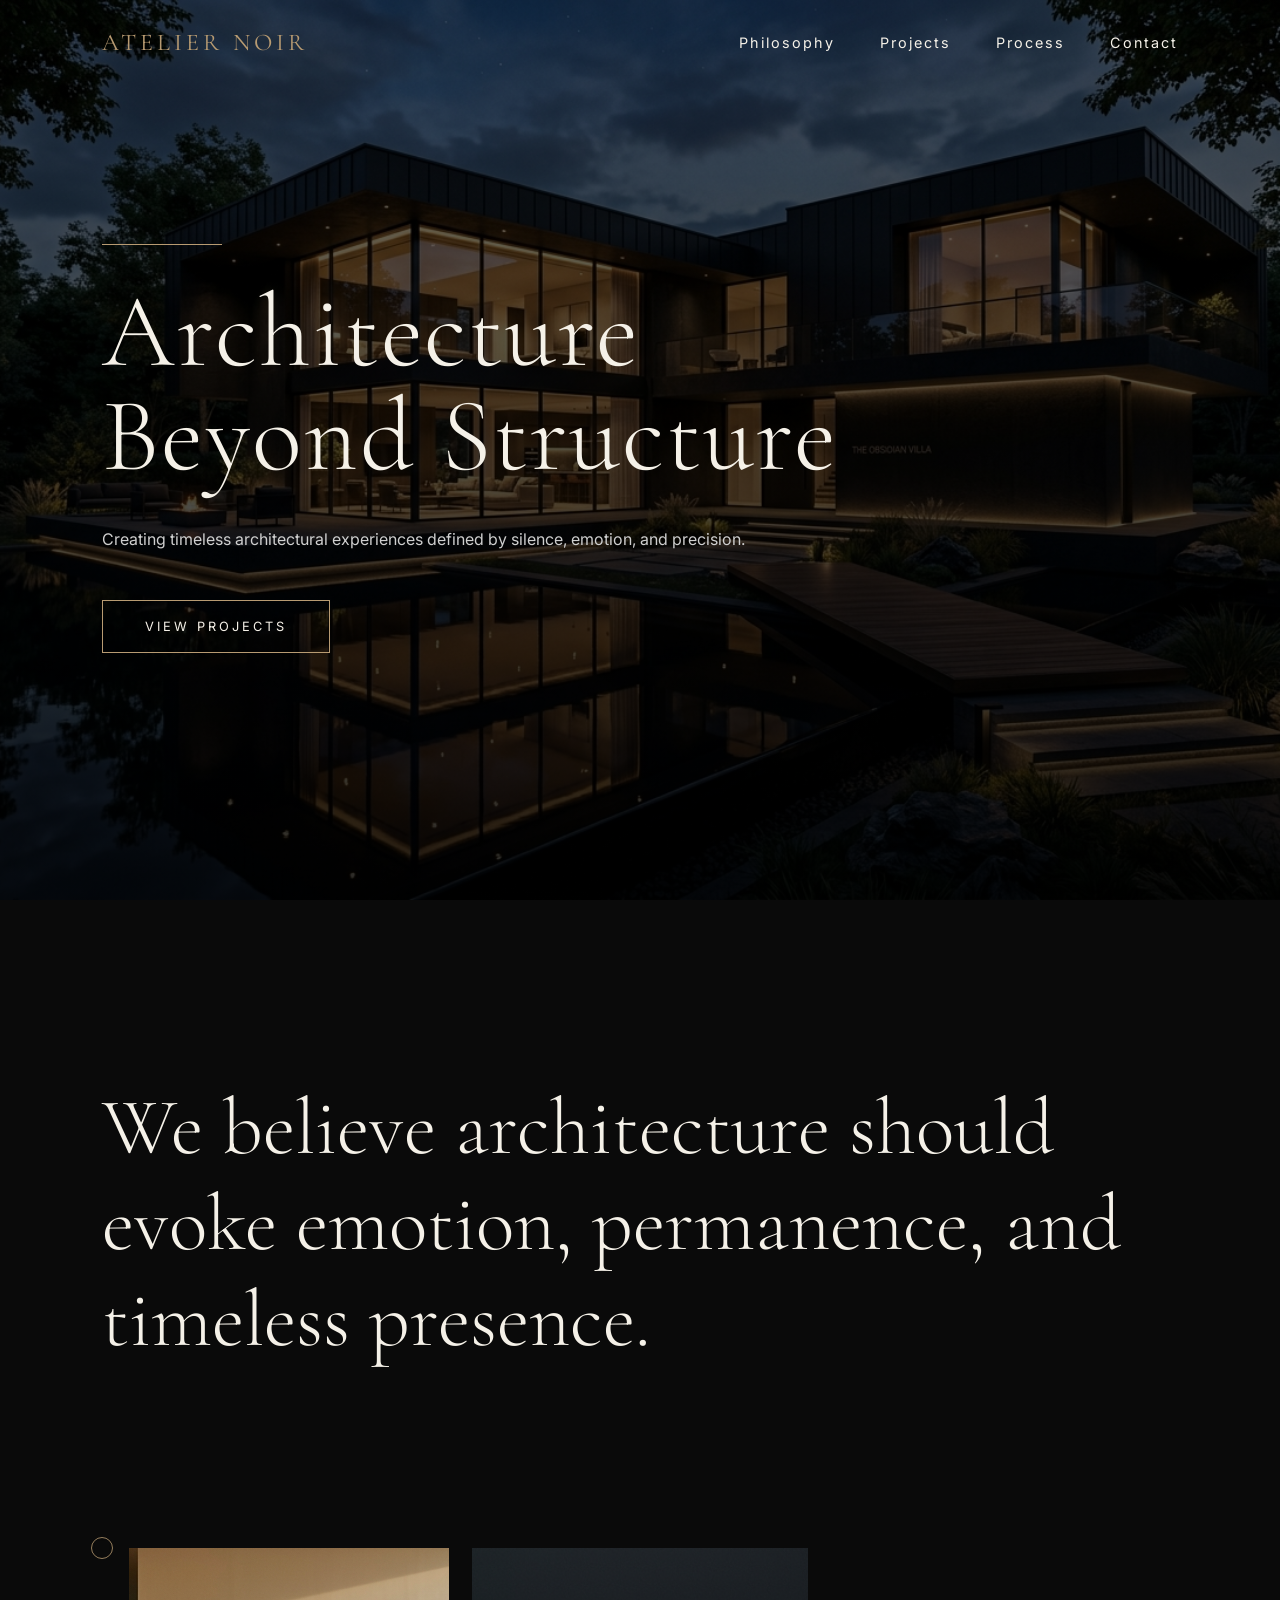
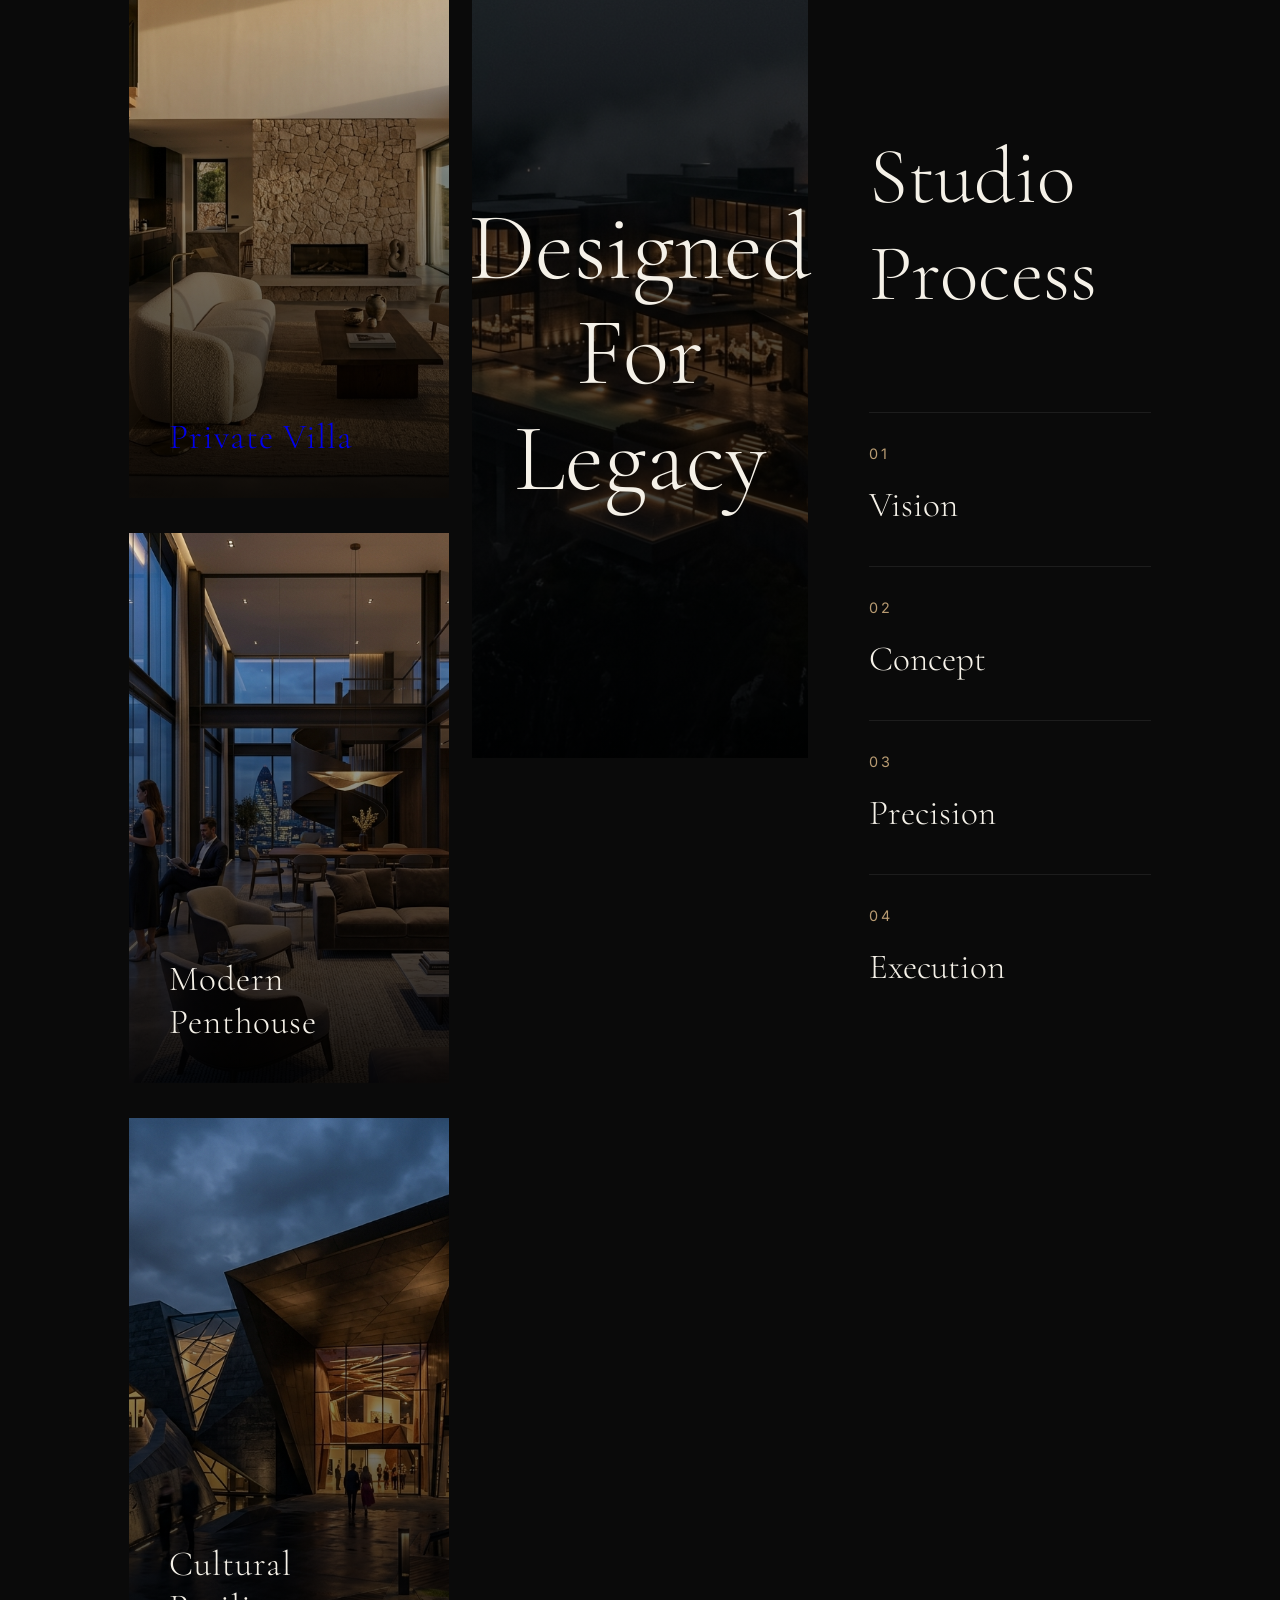
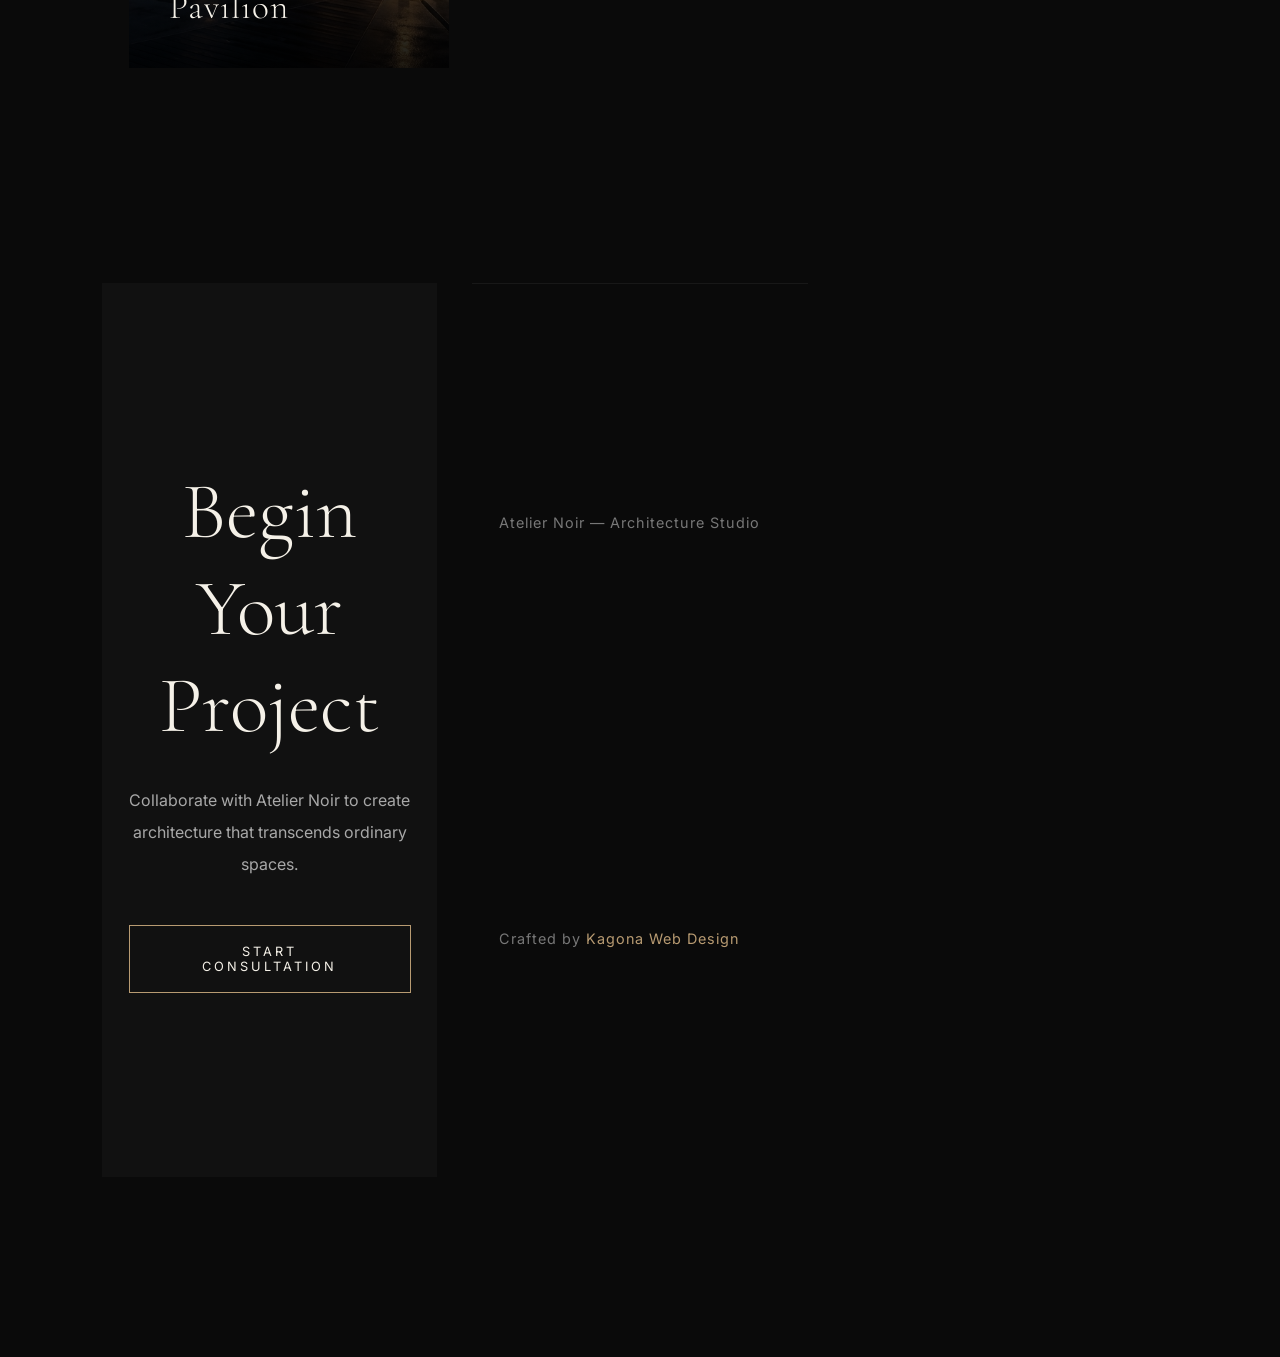
==== index.html @ 12591c8f "index.html" ====
<!DOCTYPE html>
<html lang="en">

<head>

    <meta charset="UTF-8">
    <meta name="viewport" content="width=device-width, initial-scale=1.0">

    <title>
        Atelier Noir | Architecture Studio
    </title>

    <!-- GOOGLE FONTS -->

    <link rel="preconnect" href="https://fonts.googleapis.com">

    <link rel="preconnect" href="https://fonts.gstatic.com" crossorigin>

    <link href="https://fonts.googleapis.com/css2?family=Cormorant+Garamond:wght@300;400;500;600&family=Inter:wght@300;400;500&display=swap" rel="stylesheet">

    <!-- CSS -->

    <link rel="stylesheet" href="style.css">

</head>

<body>

    <!-- NAVBAR -->

    <nav>

        <div class="logo">
            ATELIER NOIR
        </div>

        <div class="nav-links">

            <a href="#philosophy">Philosophy</a>
            <a href="#projects">Projects</a>
            <a href="#process">Process</a>
            <a href="#contact">Contact</a>

        </div>

<div class="menu-toggle" id="menuToggle">

    <span></span>
    <span></span>

</div>
        
    </nav>

<div class="mobile-menu" id="mobileMenu">

    <a href="#philosophy" class="mobile-link">
        Philosophy
    </a>

    <a href="#projects" class="mobile-link">
        Projects
    </a>

    <a href="#process" class="mobile-link">
        Process
    </a>

    <a href="#contact" class="mobile-link">
        Contact
    </a>

</div>
    
    <!-- HERO -->

    <section class="hero">

        <div class="overlay"></div>

        <div class="hero-content">

            <div class="hero-line"></div>

            <h1>
                Architecture <br>
                Beyond Structure
            </h1>

            <p>
                Creating timeless architectural experiences
                defined by silence, emotion, and precision.
            </p>

            <a href="#projects" class="hero-btn">
                VIEW PROJECTS
            </a>

        </div>

    </section>

    <!-- PHILOSOPHY -->

    <section class="philosophy" id="philosophy">

        <div class="philosophy-content">

            <h2>
                We believe architecture should evoke emotion,
                permanence, and timeless presence.
            </h2>

        </div>

    </section>

    <!-- PROJECTS -->

    <section class="projects" id="projects">
<section class="projects" id="projects">

    <a href="project.html" class="project-card">

        <img src="images/project1.jpg">

        <div class="project-info">

            <h3>
                Private Villa
            </h3>

        </div>

    </a>

        <div class="project-card">

            <img src="images/project2.jpg">

            <div class="project-info">

                <h3>
                    Modern Penthouse
                </h3>

            </div>

        </div>

        <div class="project-card">

            <img src="images/project3.jpg">

            <div class="project-info">

                <h3>
                    Cultural Pavilion
                </h3>

            </div>

        </div>

    </section>

    <!-- PARALLAX -->

    <section class="parallax">

        <div class="overlay"></div>

        <div class="parallax-content">

            <h2>
                Designed For Legacy
            </h2>

        </div>

    </section>

    <!-- PROCESS -->

    <section class="process" id="process">

        <div class="process-header">

            <h2>
                Studio Process
            </h2>

        </div>

        <div class="process-grid">

            <div class="process-item">
                <span>01</span>
                <h3>Vision</h3>
            </div>

            <div class="process-item">
                <span>02</span>
                <h3>Concept</h3>
            </div>

            <div class="process-item">
                <span>03</span>
                <h3>Precision</h3>
            </div>

            <div class="process-item">
                <span>04</span>
                <h3>Execution</h3>
            </div>

        </div>

    </section>

    <!-- CONTACT -->

    <section class="contact" id="contact">

        <h2>
            Begin Your Project
        </h2>

        <p>
            Collaborate with Atelier Noir to create architecture
            that transcends ordinary spaces.
        </p>

        <a href="#" class="hero-btn">
            START CONSULTATION
        </a>

    </section>

    <!-- FOOTER -->

    <footer>

        <p>
            Atelier Noir — Architecture Studio
        </p>

        <p>
            Crafted by
            <a href="https://kagonameshack-cmyk.github.io/Kagona-web-design-/index.html#portfolio">
                Kagona Web Design
            </a>
        </p>

    </footer>

    <div class="cursor"></div>
    
    <!-- JS -->

    <script src="script.js"></script>

</body>

      </html>
---- style.css ----
/* RESET */

*{
    margin:0;
    padding:0;
    box-sizing:border-box;
}

html{
    scroll-behavior:smooth;
}

body{
    background:#0A0A0A;
    color:#F5F1E8;
    font-family:'Inter',sans-serif;
    overflow-x:hidden;
}

/* NAVBAR */

nav{
    position:fixed;
    top:0;
    left:0;

    width:100%;

    padding:28px 8%;

    display:flex;
    justify-content:space-between;
    align-items:center;

    z-index:1000;

    transition:0.4s ease;
}

nav.scrolled{
    background:rgba(0,0,0,0.75);
    backdrop-filter:blur(20px);
}

.logo{
    font-family:'Cormorant Garamond',serif;
    font-size:1.5rem;
    letter-spacing:4px;
    color:#B89B72;
}

.nav-links{
    display:flex;
    gap:45px;
}

.nav-links a{
    color:#F5F1E8;
    text-decoration:none;

    font-size:0.9rem;
    letter-spacing:2px;

    transition:0.4s ease;
}

.nav-links a:hover{
    color:#B89B72;
}

/* MENU TOGGLE */

.menu-toggle{
    display:none;

    position:relative;

    width:32px;
    height:20px;

    cursor:pointer;

    z-index:1200;
}

.menu-toggle span{
    position:absolute;

    width:100%;
    height:2px;

    background:#F5F1E8;

    transition:0.4s ease;
}

.menu-toggle span:nth-child(1){
    top:0;
}

.menu-toggle span:nth-child(2){
    bottom:0;
}

.menu-toggle.active span:nth-child(1){
    top:9px;

    transform:rotate(45deg);
}

.menu-toggle.active span:nth-child(2){
    bottom:9px;

    transform:rotate(-45deg);
}

/* MOBILE MENU */

.mobile-menu{
    position:fixed;

    top:0;
    left:0;

    width:100%;
    height:100vh;

    background:rgba(5,5,5,0.96);

    backdrop-filter:blur(20px);

    display:flex;
    flex-direction:column;

    align-items:center;
    justify-content:center;

    gap:40px;

    transform:translateY(-100%);

    opacity:0;
    visibility:hidden;

    transition:0.7s ease;

    z-index:1100;
}

.mobile-menu.active{
    transform:translateY(0);

    opacity:1;
    visibility:visible;
}

.mobile-menu a{
    color:#F5F1E8;

    text-decoration:none;

    font-family:'Cormorant Garamond',serif;

    font-size:2.5rem;
    font-weight:300;

    letter-spacing:2px;

    opacity:0;

    transform:translateY(30px);

    transition:0.5s ease;
}

.mobile-menu.active a{
    opacity:1;

    transform:translateY(0);
}

.mobile-menu a:hover{
    color:#B89B72;
}

/* HERO */

.hero{
    position:relative;

    height:100vh;

    background:url('images/hero.jpg');
    background-size:cover;
    background-position:center;

    display:flex;
    align-items:center;

    padding:0 8%;
}

.overlay{
    position:absolute;
    inset:0;

    background:
    linear-gradient(
        to bottom,
        rgba(0,0,0,0.55),
        rgba(0,0,0,0.82)
    );
}

.hero-content{
    position:relative;
    z-index:2;

    max-width:900px;
}

.hero-line{
    width:120px;
    height:1px;

    background:#B89B72;

    margin-bottom:35px;
}

.hero h1{
    font-family:'Cormorant Garamond',serif;

    font-size:6.5rem;
    font-weight:300;
    line-height:1;

    letter-spacing:2px;

    margin-bottom:35px;
}

.hero p{
    color:#CFCFCF;

    max-width:650px;

    line-height:2;

    font-size:1rem;
}

.hero-btn{
    position:relative;

    display:inline-block;

    margin-top:45px;

    padding:18px 42px;

    border:1px solid #B89B72;

    color:#F5F1E8;
    text-decoration:none;

    letter-spacing:3px;
    font-size:0.8rem;

    overflow:hidden;

    transition:
    color 0.5s ease,
    transform 0.5s ease,
    border 0.5s ease;
}

/* BUTTON GLOW LAYER */

.hero-btn::before{
    content:"";

    position:absolute;

    top:0;
    left:-100%;

    width:100%;
    height:100%;

    background:
    rgba(184,155,114,0.12);

    transition:0.6s ease;

    z-index:-1;
}

.hero-btn:hover::before{
    left:0;
}

.hero-btn:hover{
    transform:translateY(-3px);

    border-color:#D7B98C;
}

/* PHILOSOPHY */

.philosophy{
    padding:180px 8%;
}

.philosophy-content{
    max-width:1100px;
}

.philosophy h2{
    font-family:'Cormorant Garamond',serif;

    font-size:5rem;
    font-weight:300;

    line-height:1.2;

    color:#F5F1E8;
}

/* PROJECTS */

.projects{
    padding:0 8% 180px;

    display:grid;
    grid-template-columns:repeat(auto-fit,minmax(320px,1fr));

    gap:35px;
}

.project-card{
    position:relative;

    height:550px;

    overflow:hidden;

    background:#111;
    cursor:pointer;
}

.project-card img{
    width:100%;
    height:100%;

    object-fit:cover;

    transition:1.2s ease;
}

.project-card:hover img{
    transform:scale(1.08);
}

.project-info{
    position:absolute;
    inset:0;

    background:
    linear-gradient(
        to top,
        rgba(0,0,0,0.88),
        rgba(0,0,0,0.05)
    );

    display:flex;
    align-items:flex-end;

    padding:40px;
}

.project-info h3{
    font-family:'Cormorant Garamond',serif;

    font-size:2.2rem;
    font-weight:300;

    letter-spacing:1px;
}

/* PARALLAX */

.parallax{
    position:relative;

    height:90vh;

    background:url('images/parallax.jpg');
    background-size:cover;
    background-position:center;
    background-attachment:fixed;

    display:flex;
    align-items:center;
    justify-content:center;

    text-align:center;
}

.parallax-content{
    position:relative;
    z-index:2;
}

.parallax-content h2{
    font-family:'Cormorant Garamond',serif;

    font-size:6rem;
    font-weight:300;

    line-height:1.1;
}

/* PROCESS */

.process{
    padding:180px 8%;
}

.process-header{
    margin-bottom:90px;
}

.process-header h2{
    font-family:'Cormorant Garamond',serif;

    font-size:5rem;
    font-weight:300;
}

.process-grid{
    display:grid;
    grid-template-columns:repeat(auto-fit,minmax(220px,1fr));

    gap:40px;
}

.process-item{
    border-top:1px solid rgba(255,255,255,0.08);

    padding-top:30px;
}

.process-item span{
    color:#B89B72;

    font-size:0.9rem;
    letter-spacing:3px;
}

.process-item h3{
    font-family:'Cormorant Garamond',serif;

    font-size:2.2rem;
    font-weight:300;

    margin-top:20px;
}

/* CONTACT */

.contact{
    padding:180px 8%;

    background:#111111;

    text-align:center;
}

.contact h2{
    font-family:'Cormorant Garamond',serif;

    font-size:5rem;
    font-weight:300;

    margin-bottom:30px;
}

.contact p{
    max-width:700px;

    margin:auto;

    line-height:2;

    color:#A8A8A8;
}

/* FOOTER */

footer{
    padding:40px 8%;

    display:flex;
    justify-content:space-between;
    align-items:center;

    flex-wrap:wrap;

    gap:20px;

    border-top:1px solid rgba(255,255,255,0.06);
}

footer p{
    color:#777;

    font-size:0.9rem;

    letter-spacing:1px;
}

footer a{
    color:#B89B72;
    text-decoration:none;
}

/* RESPONSIVE */

@media(max-width:900px){

    .hero h1{
        font-size:4.5rem;
    }

    .philosophy h2{
        font-size:3.8rem;
    }

    .parallax-content h2{
        font-size:4rem;
    }

    .process-header h2{
        font-size:3.8rem;
    }

    .contact h2{
        font-size:3.8rem;
    }

    .parallax{
        background-attachment:scroll;
    }

    .menu-toggle{
    display:flex;
    }

    .nav-links{
    display:none;
    }
}

@media(max-width:600px){

    nav{
        padding:24px 6%;
    }

    .hero{
        padding:0 6%;
    }

    .hero h1{
        font-size:3.2rem;
        line-height:1.1;
    }

    .hero p{
        font-size:0.95rem;
        line-height:1.8;
    }

    .hero-btn{
        padding:16px 32px;
    }

    .philosophy{
        padding:140px 7%;
    }

    .philosophy h2{
        font-size:3rem;
    }

    .projects{
        padding:0 7% 140px;
    }

    .project-card{
        height:420px;
    }

    .parallax{
        height:70vh;
    }

    .parallax-content h2{
        font-size:2.8rem;
    }

    .process{
        padding:140px 7%;
    }

    .process-header h2{
        font-size:3rem;
    }

    .contact{
        padding:140px 7%;
    }

    .contact h2{
        font-size:3rem;
    }

      }

/* SCROLL REVEALS */

.philosophy,
.project-card,
.parallax,
.process-item,
.contact{
    opacity:0;

    transform:translateY(80px);

    transition:
    opacity 1.2s ease,
    transform 1.2s ease;
}

.philosophy.active,
.project-card.active,
.parallax.active,
.process-item.active,
.contact.active{
    opacity:1;

    transform:translateY(0);
}

/* CUSTOM CURSOR */

.cursor{
    position:fixed;

    width:22px;
    height:22px;

    border:
    1px solid rgba(184,155,114,0.8);

    border-radius:50%;

    pointer-events:none;

    transform:
    translate(-50%,-50%);

    z-index:9999;

    transition:
    width 0.3s ease,
    height 0.3s ease,
    border 0.3s ease,
    background 0.3s ease;

    backdrop-filter:blur(2px);
}

/* CURSOR HOVER EFFECT */

.cursor.active{
    width:60px;
    height:60px;

    background:
    rgba(184,155,114,0.08);

    border:
    1px solid rgba(184,155,114,0.25);
}

@media(max-width:900px){

    .cursor{
        display:none;
    }

}
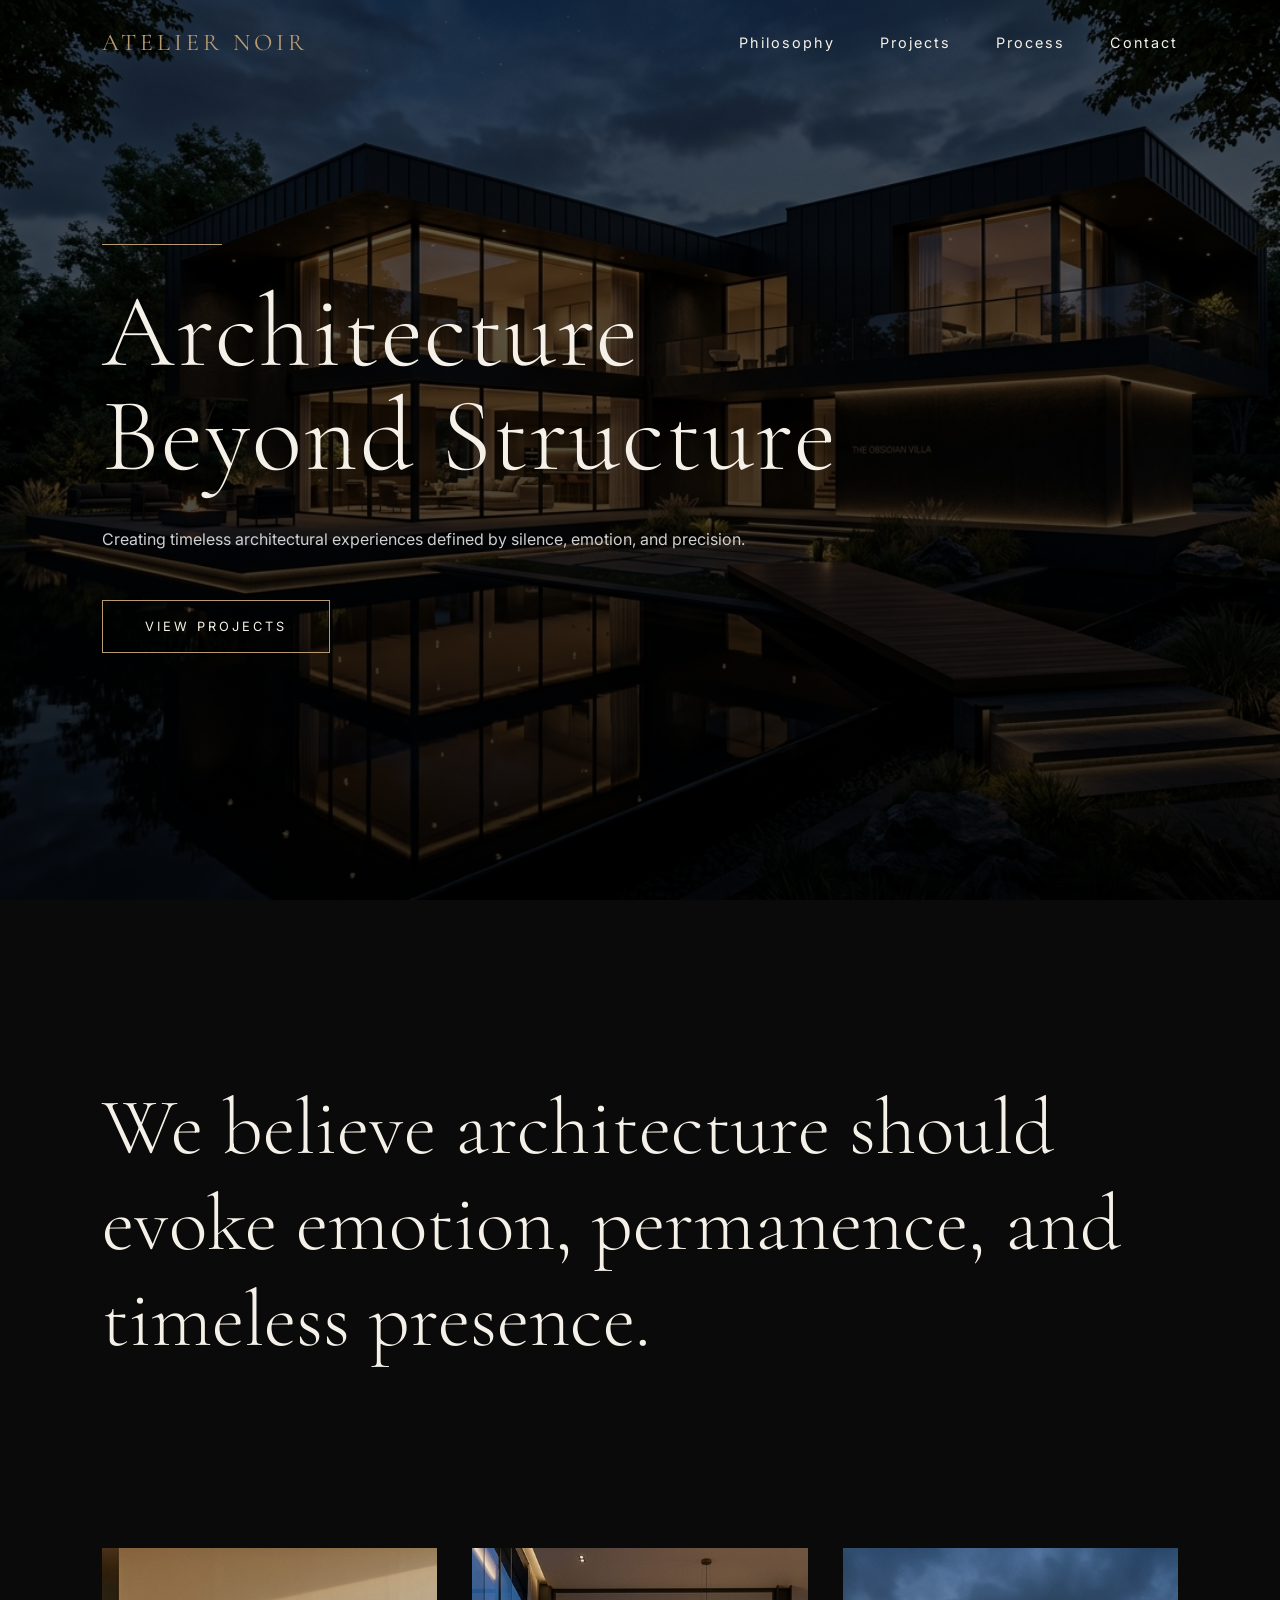
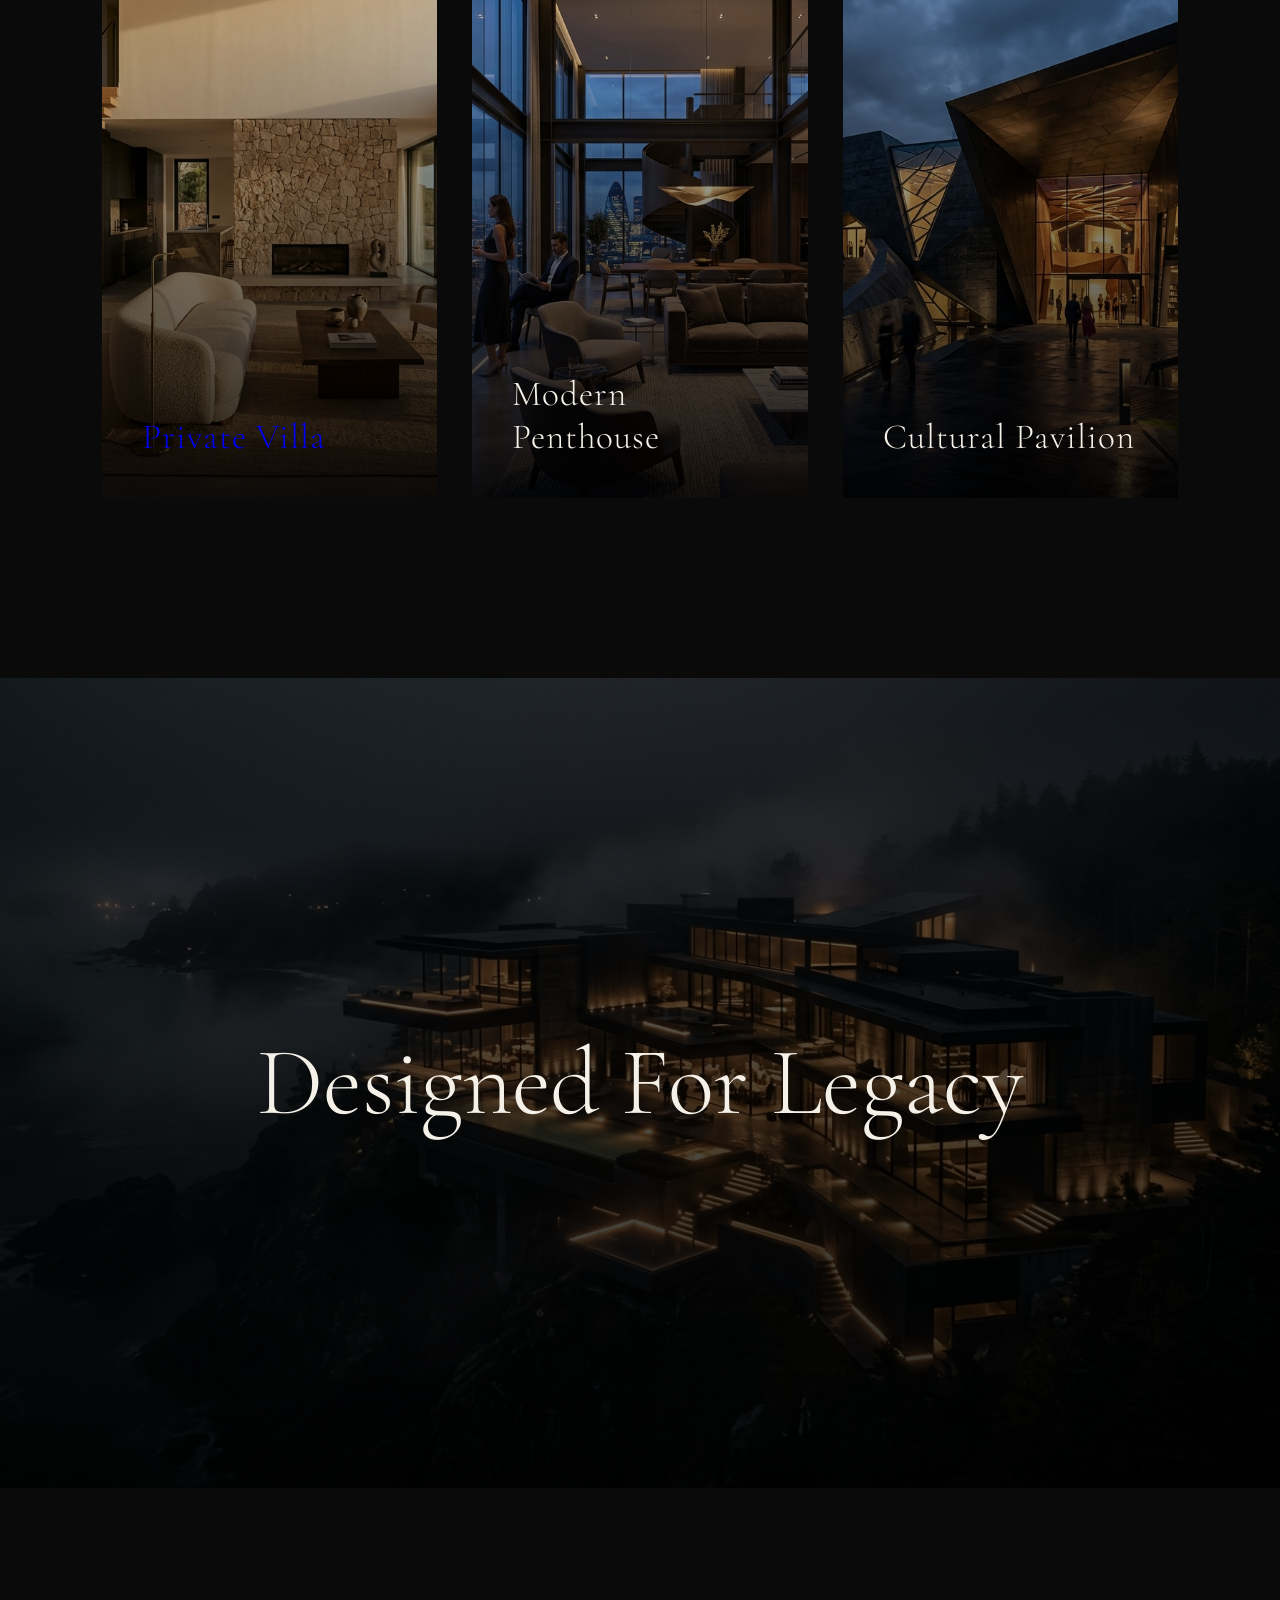
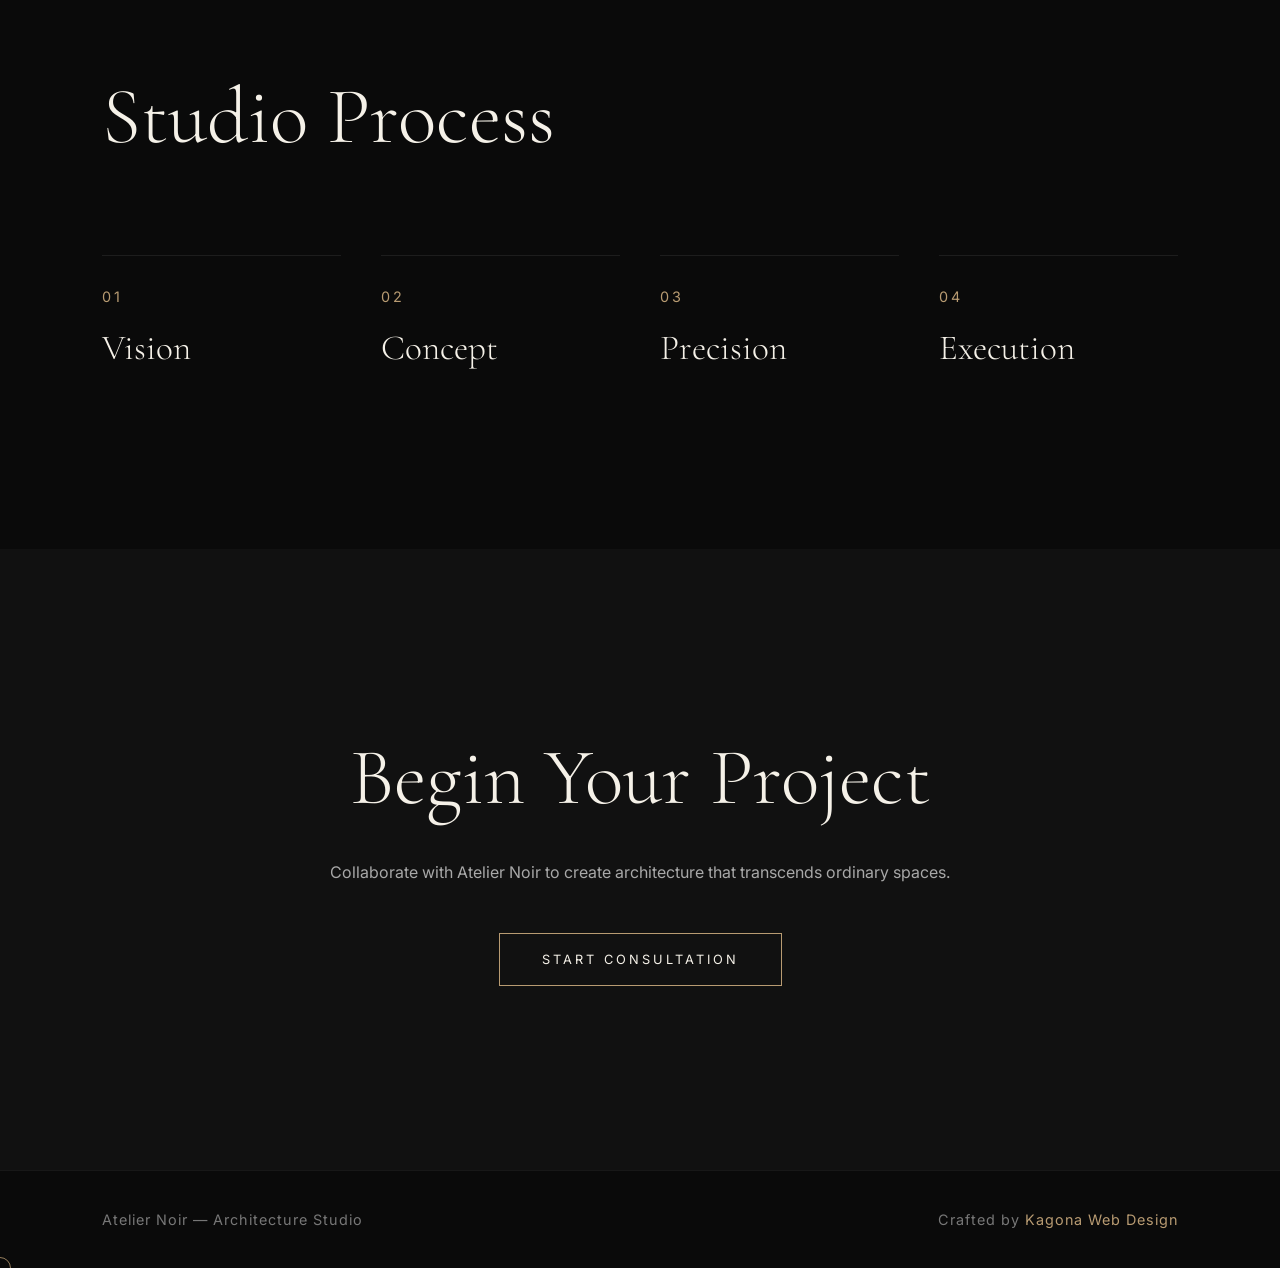
==== commit 5319d4c7: "index.html" ====
--- a/index.html
+++ b/index.html
@@ -117,7 +117,6 @@
 
     <!-- PROJECTS -->
 
-    <section class="projects" id="projects">
 <section class="projects" id="projects">
 
     <a href="project.html" class="project-card">
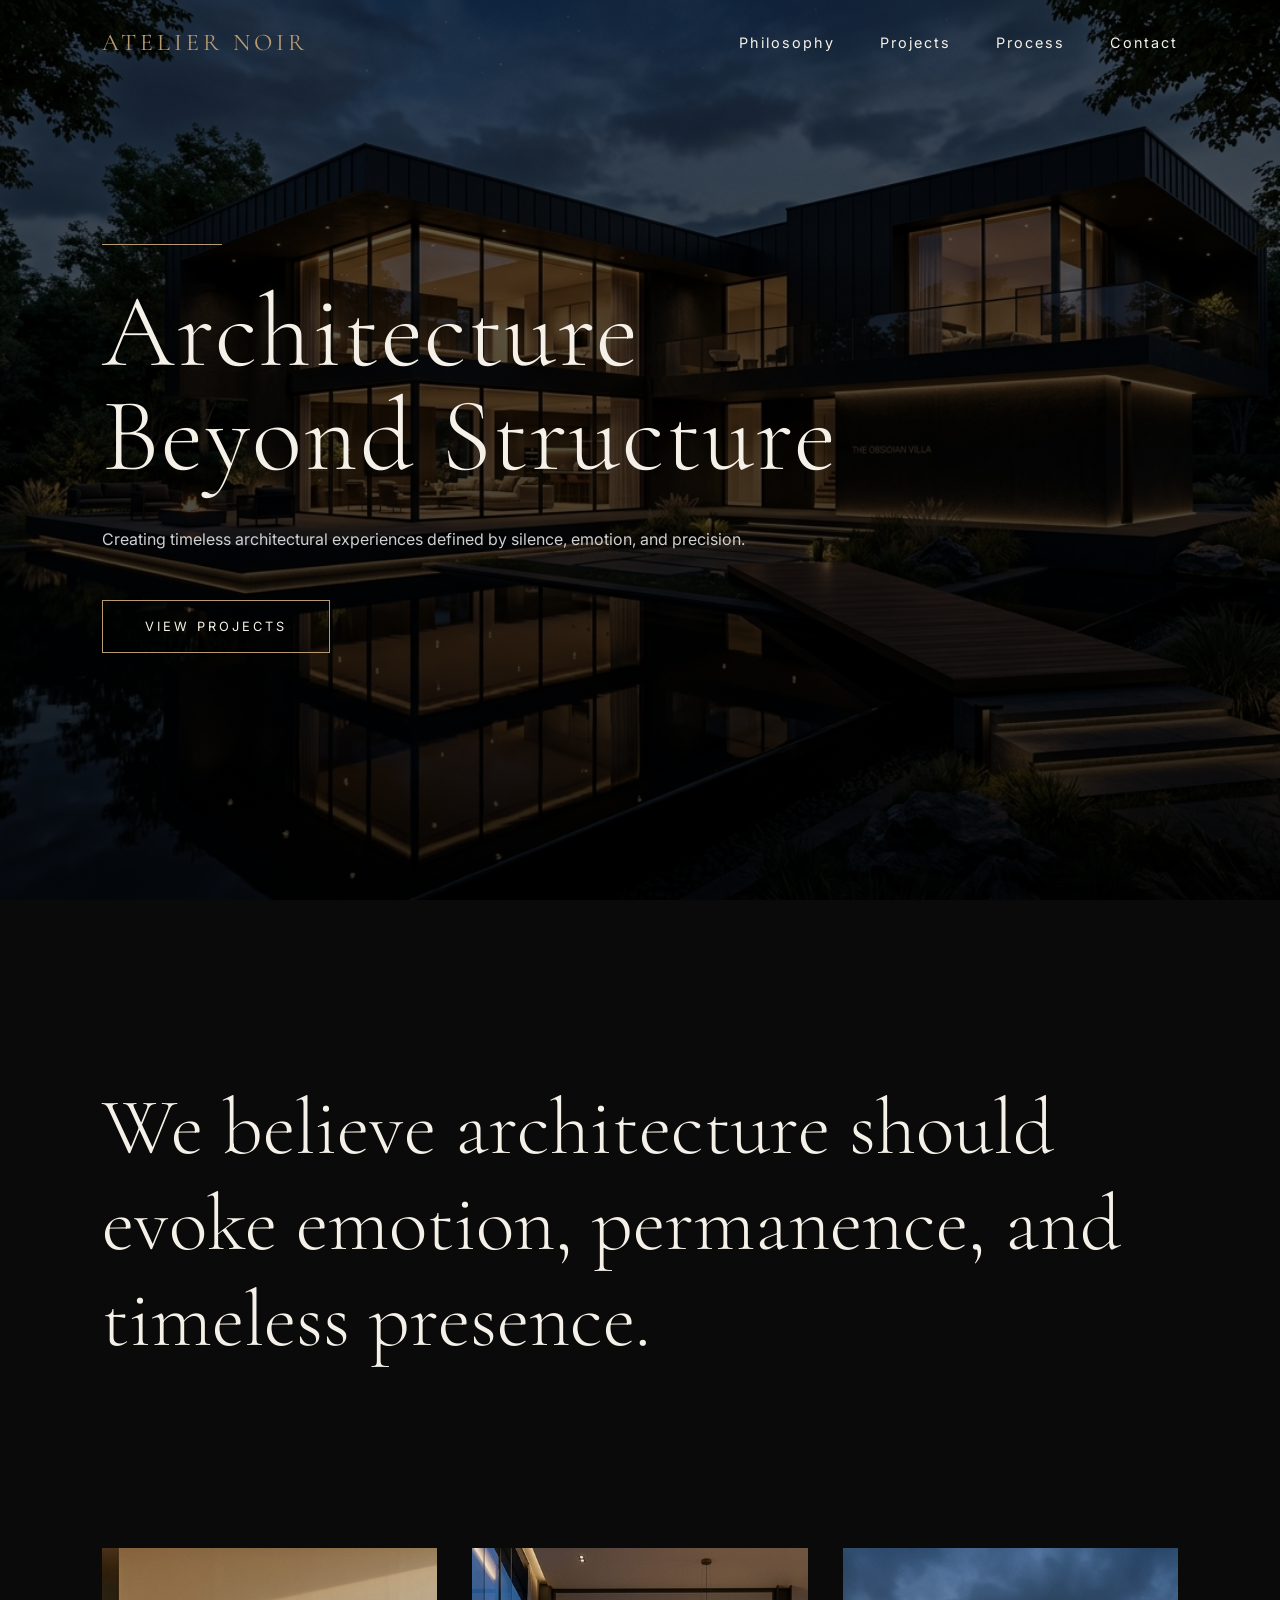
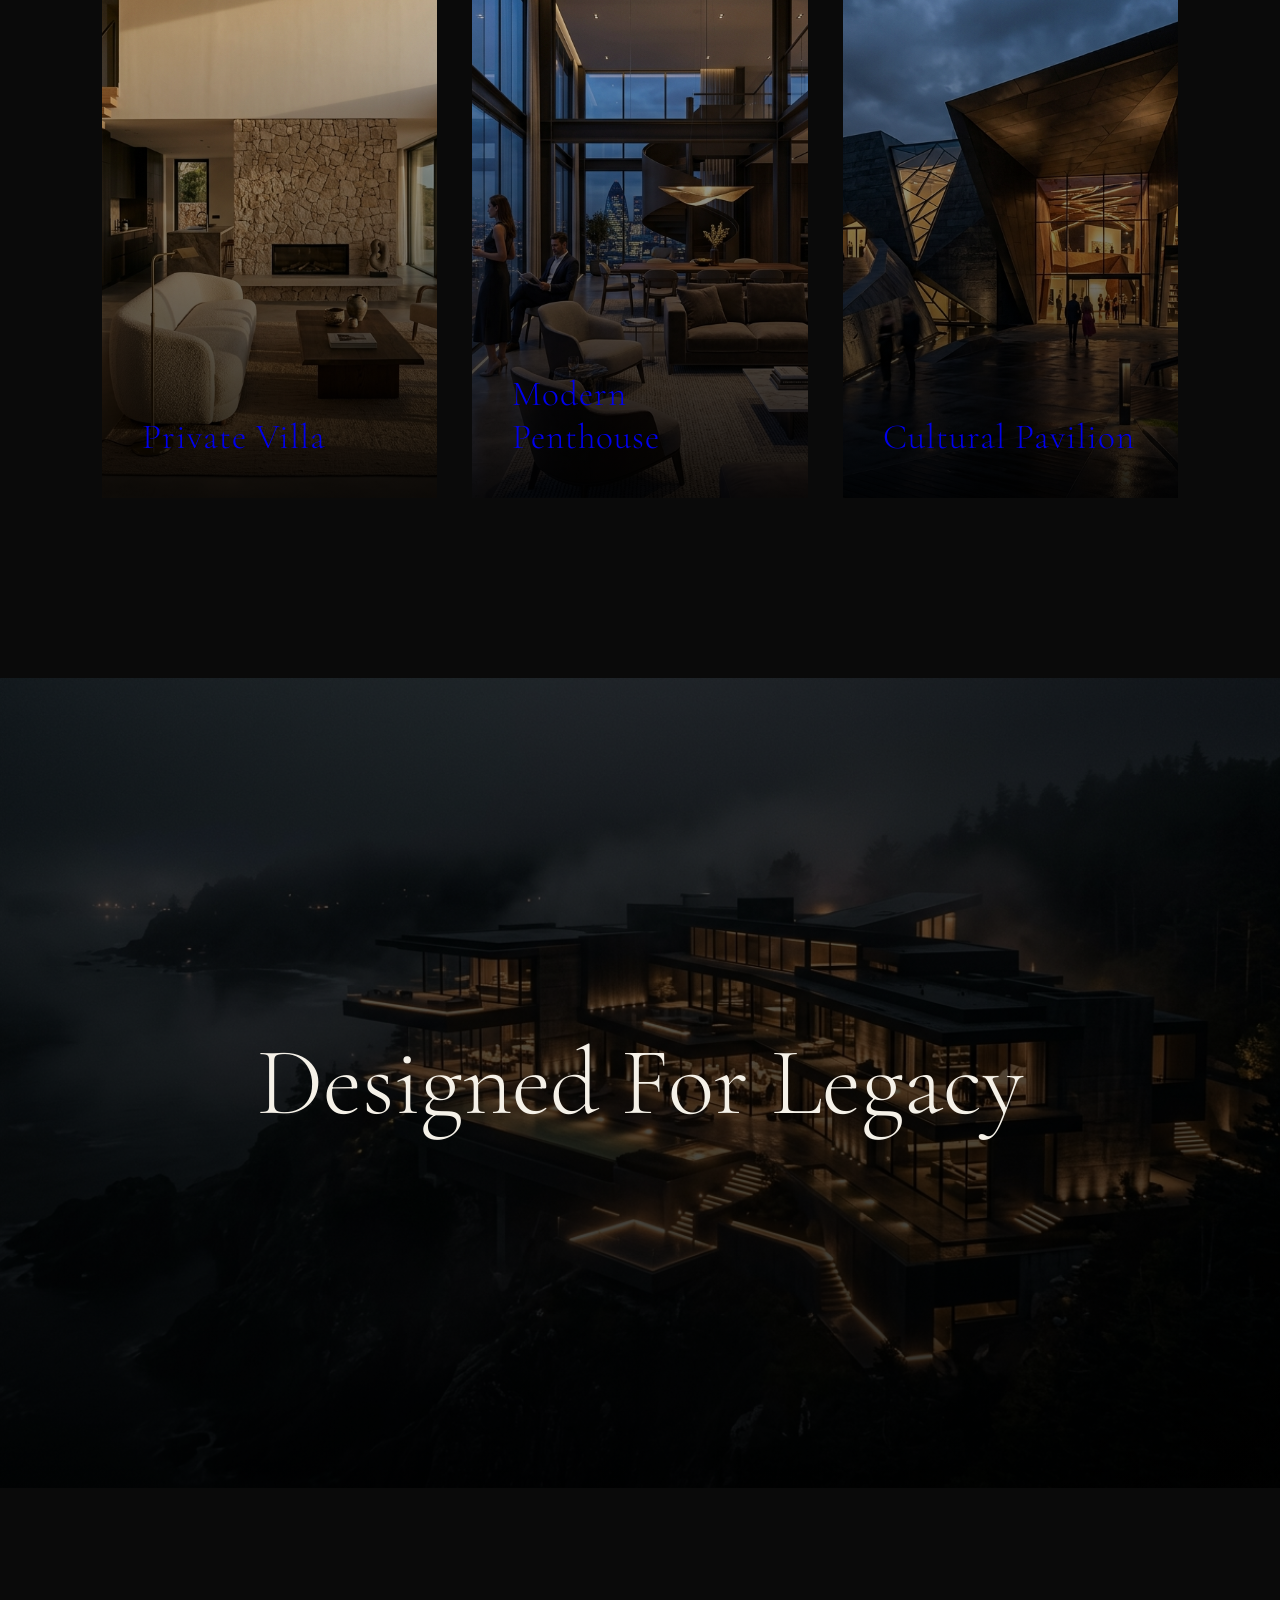
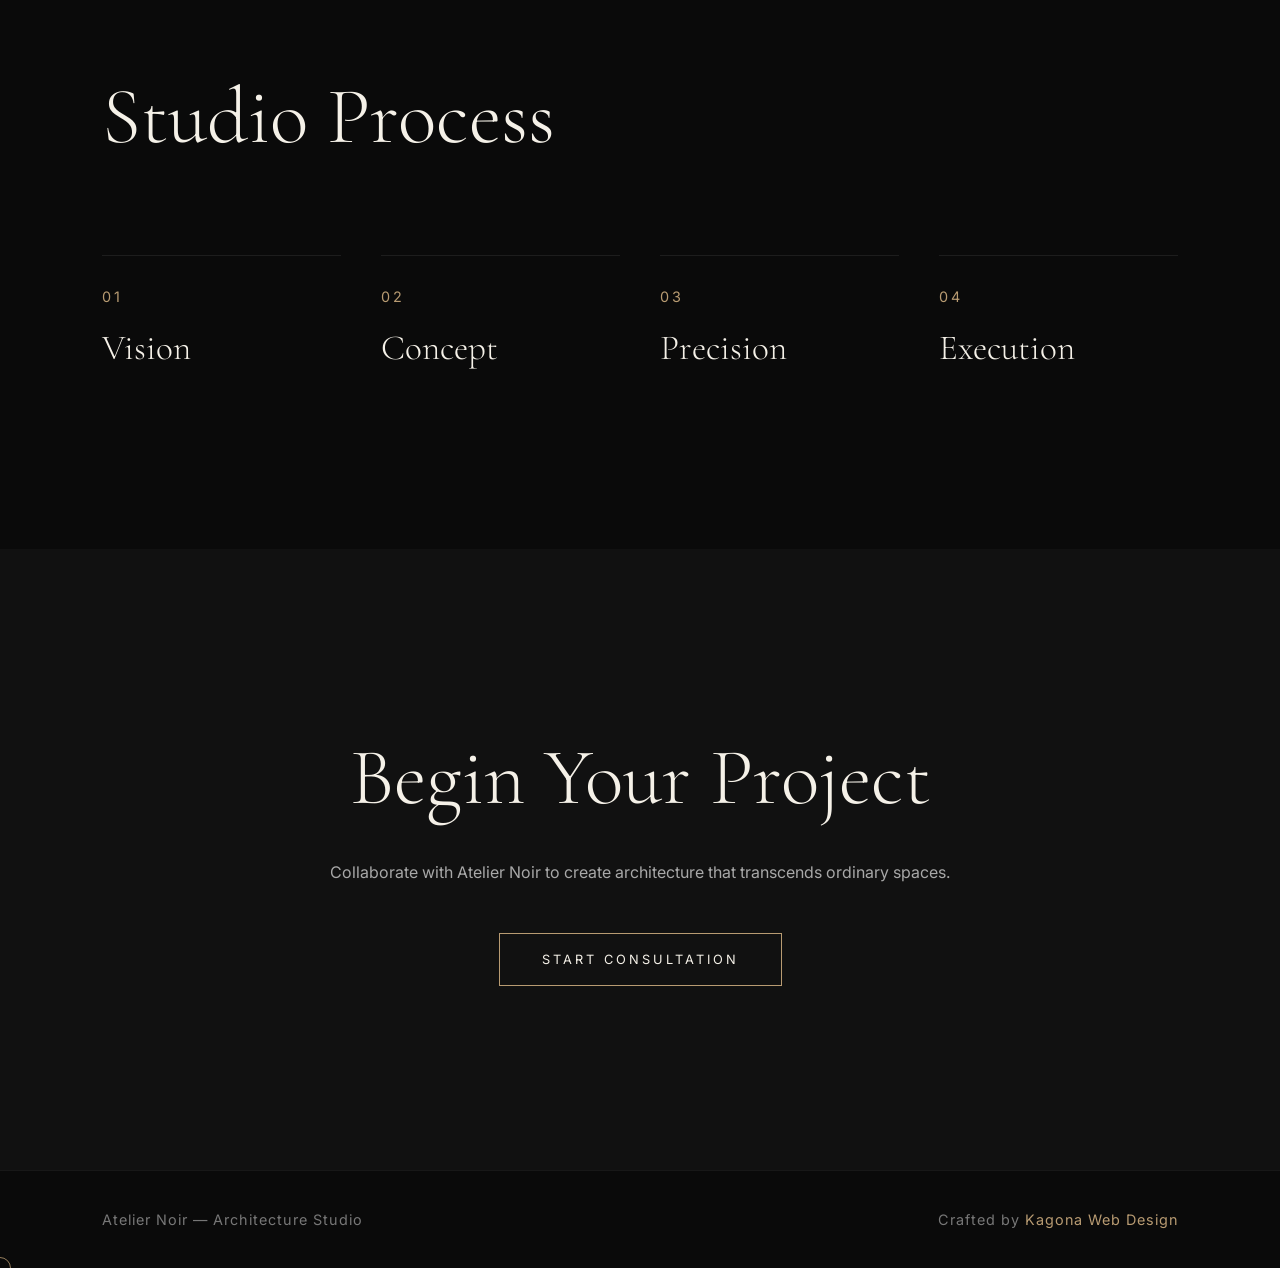
==== commit b5108d40: "index.html" ====
--- a/index.html
+++ b/index.html
@@ -133,33 +133,33 @@
 
     </a>
 
-        <div class="project-card">
-
-            <img src="images/project2.jpg">
-
-            <div class="project-info">
-
-                <h3>
-                    Modern Penthouse
-                </h3>
-
-            </div>
-
-        </div>
-
-        <div class="project-card">
-
-            <img src="images/project3.jpg">
-
-            <div class="project-info">
-
-                <h3>
-                    Cultural Pavilion
-                </h3>
-
-            </div>
-
-        </div>
+        <a href="penthouse.html" class="project-card">
+
+    <img src="images/project2.jpg">
+
+    <div class="project-info">
+
+        <h3>
+            Modern Penthouse
+        </h3>
+
+    </div>
+
+</a>
+
+<a href="pavilion.html" class="project-card">
+
+    <img src="images/project3.jpg">
+
+    <div class="project-info">
+
+        <h3>
+            Cultural Pavilion
+        </h3>
+
+    </div>
+
+</a>
 
     </section>
 
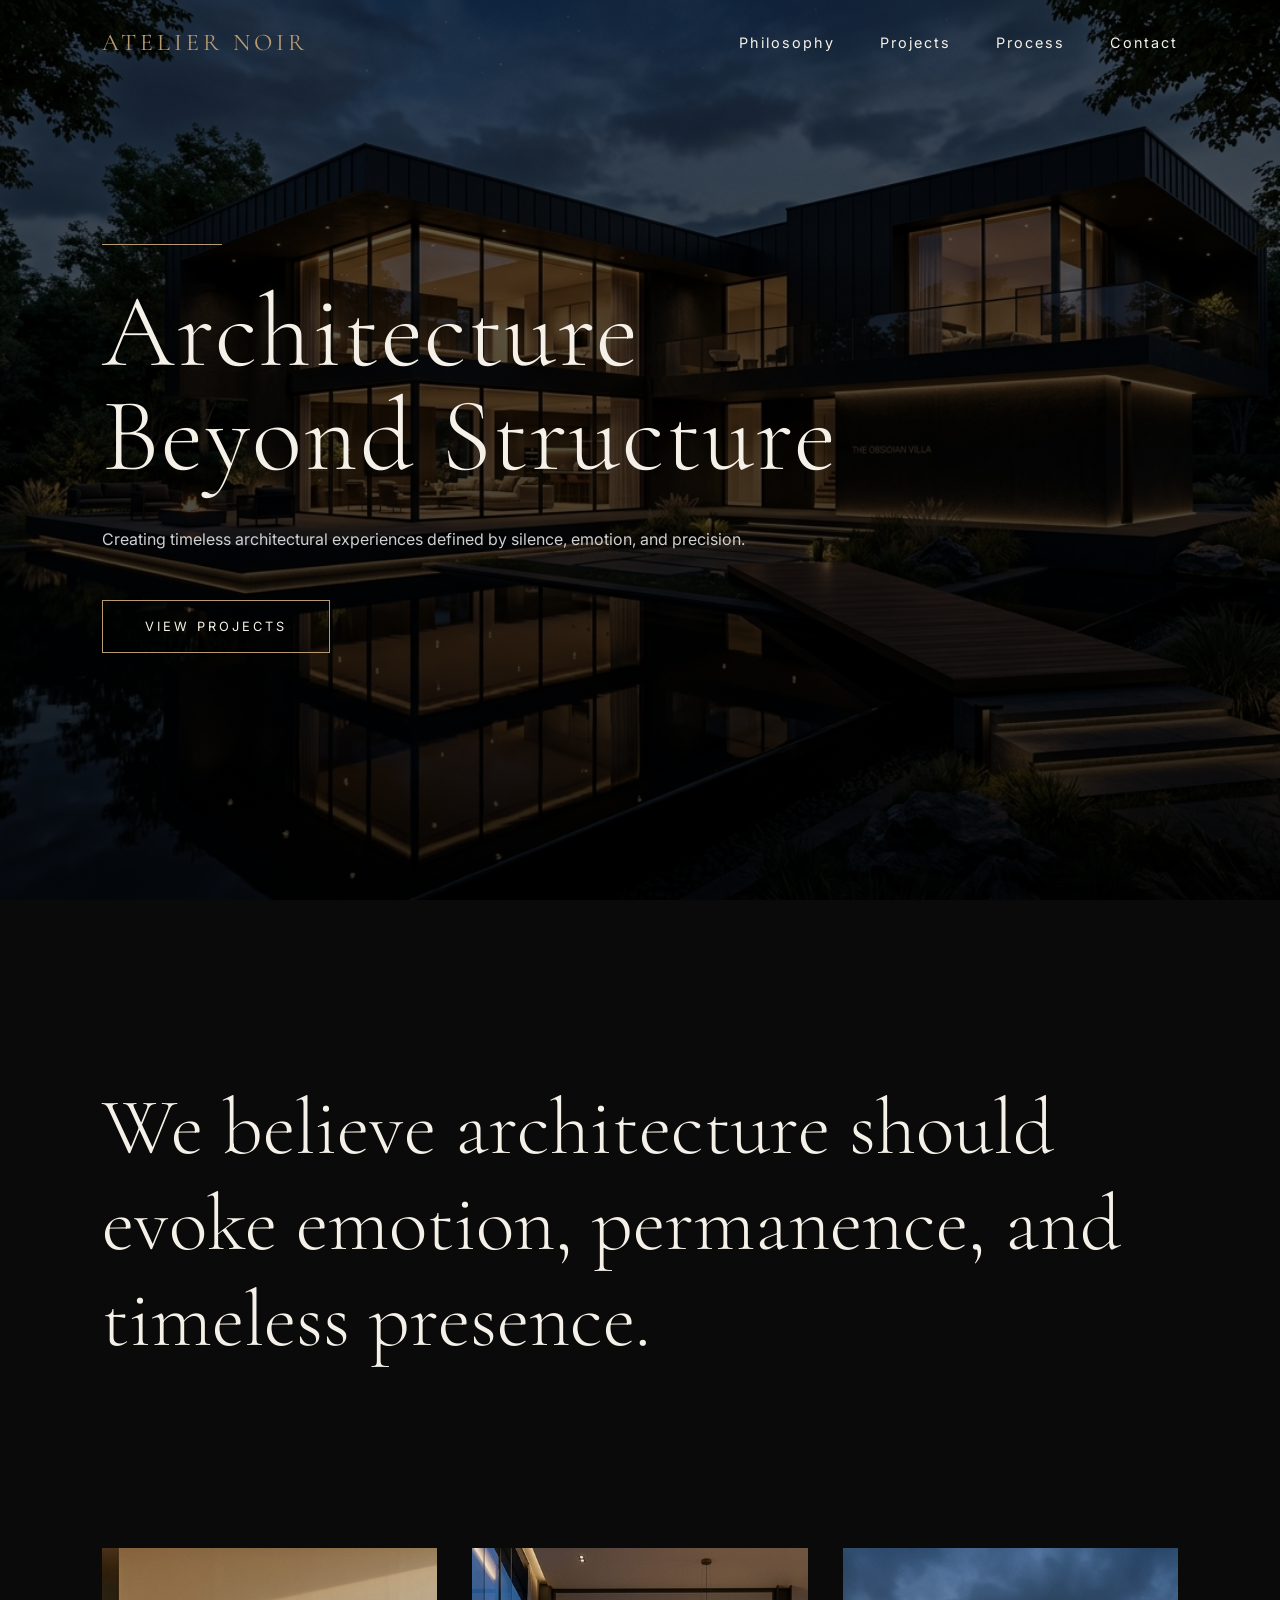
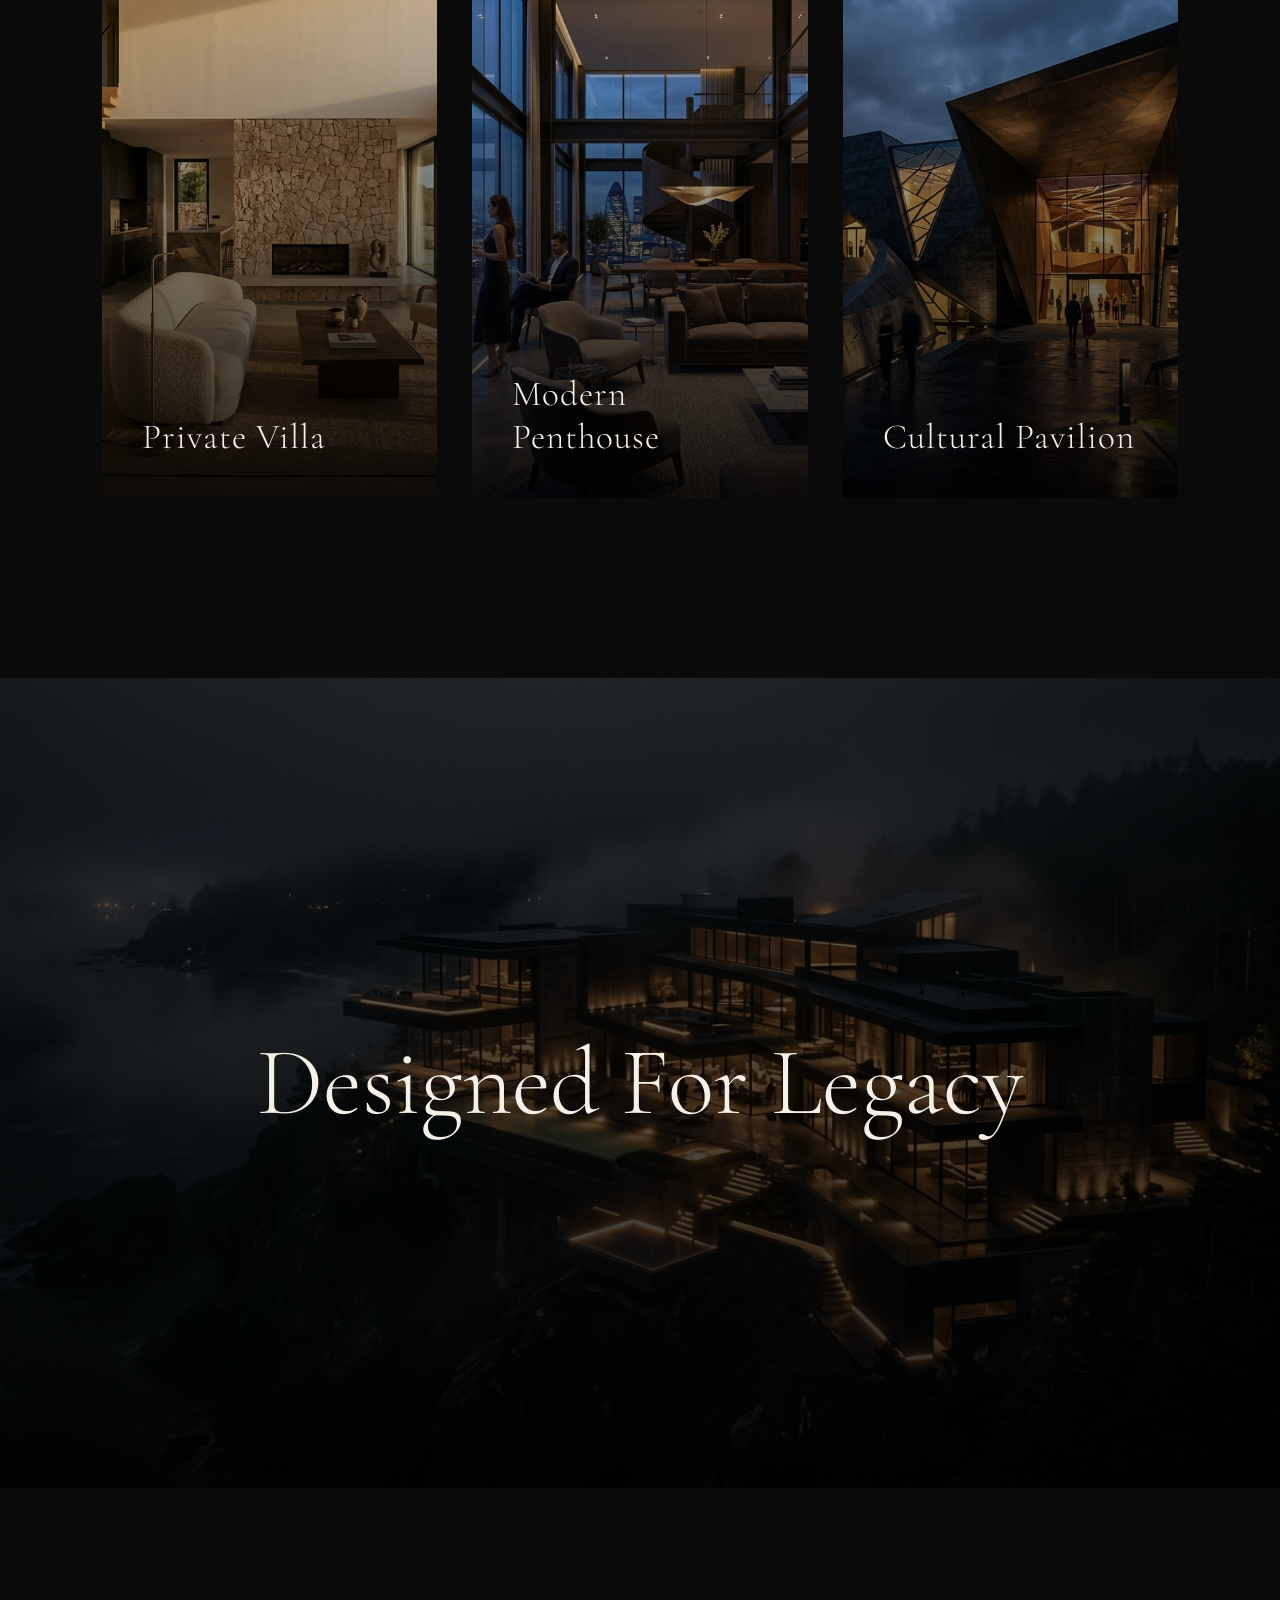
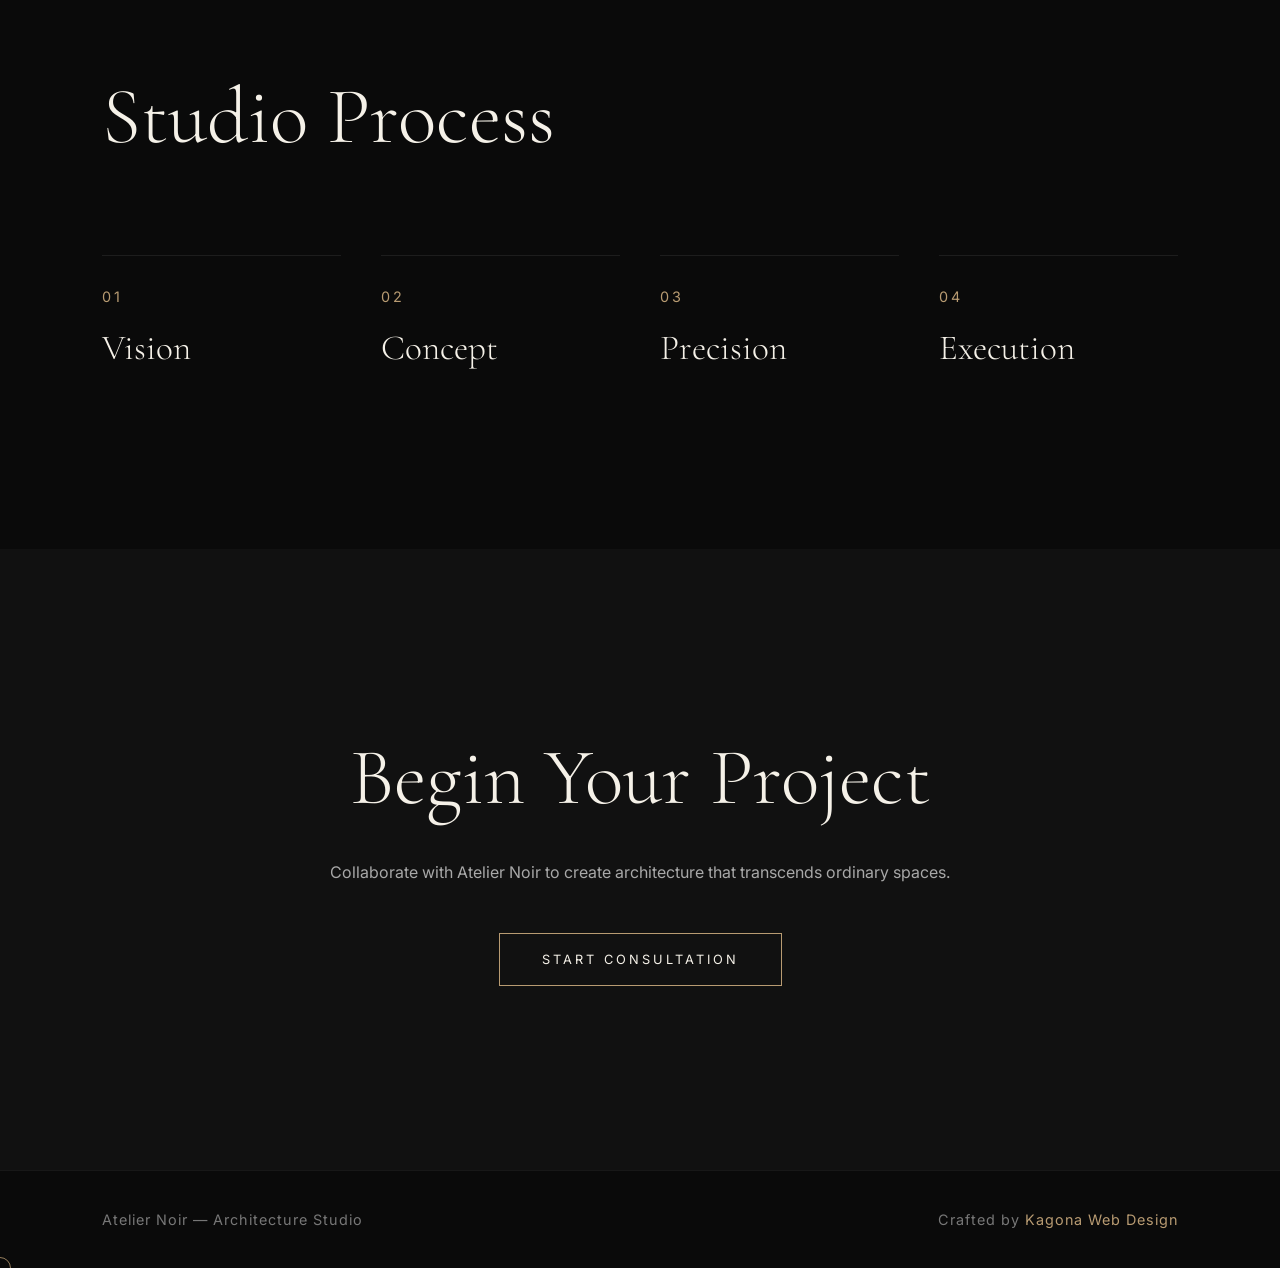
==== commit 6f90dcf5: "index.html" ====
--- a/index.html
+++ b/index.html
@@ -230,7 +230,7 @@
             that transcends ordinary spaces.
         </p>
 
-        <a href="#" class="hero-btn">
+        <a href="consultation.html" class="hero-btn">
             START CONSULTATION
         </a>
 
--- a/style.css
+++ b/style.css
@@ -125,9 +125,14 @@
     width:100%;
     height:100vh;
 
-    background:rgba(5,5,5,0.96);
-
-    backdrop-filter:blur(20px);
+    background:
+        linear-gradient(
+            to bottom,
+            rgba(5,5,5,0.96),
+            rgba(10,10,10,0.98)
+        );
+    
+    backdrop-filter:blur(30px);
 
     display:flex;
     flex-direction:column;
@@ -155,13 +160,15 @@
 }
 
 .mobile-menu a{
+    position:relative;
+
     color:#F5F1E8;
 
     text-decoration:none;
 
     font-family:'Cormorant Garamond',serif;
 
-    font-size:2.5rem;
+    font-size:2.8rem;
     font-weight:300;
 
     letter-spacing:2px;
@@ -170,8 +177,13 @@
 
     transform:translateY(30px);
 
-    transition:0.5s ease;
-}
+    transition:
+    color 0.5s ease,
+    transform 0.5s ease,
+    opacity 0.5s ease;
+}
+
+/* STAGGER REVEAL */
 
 .mobile-menu.active a{
     opacity:1;
@@ -179,9 +191,50 @@
     transform:translateY(0);
 }
 
+/* LUXURY HOVER LINE */
+
+.mobile-menu a::after{
+    content:"";
+
+    position:absolute;
+
+    left:0;
+    bottom:-10px;
+
+    width:0%;
+    height:1px;
+
+    background:#B89B72;
+
+    transition:0.5s ease;
+}
+
+.mobile-menu a:hover::after{
+    width:100%;
+}
+
 .mobile-menu a:hover{
     color:#B89B72;
 }
+
+/* STAGGERED ANIMATION DELAYS */
+
+.mobile-menu.active a:nth-child(1){
+    transition-delay:0.15s;
+}
+
+.mobile-menu.active a:nth-child(2){
+    transition-delay:0.25s;
+}
+
+.mobile-menu.active a:nth-child(3){
+    transition-delay:0.35s;
+}
+
+.mobile-menu.active a:nth-child(4){
+    transition-delay:0.45s;
+}
+
 
 /* HERO */
 
@@ -347,6 +400,9 @@
 
     background:#111;
     cursor:pointer;
+
+    text-decoration:none;
+    color:#F5F1E8;
 }
 
 .project-card img{
@@ -703,3 +759,26 @@
     }
 
 }
+
+/* PAGE TRANSITION */
+
+body{
+    animation:
+    pageFade 1.2s ease;
+}
+
+@keyframes pageFade{
+
+    from{
+        opacity:0;
+
+        transform:translateY(20px);
+    }
+
+    to{
+        opacity:1;
+
+        transform:translateY(0);
+    }
+
+}
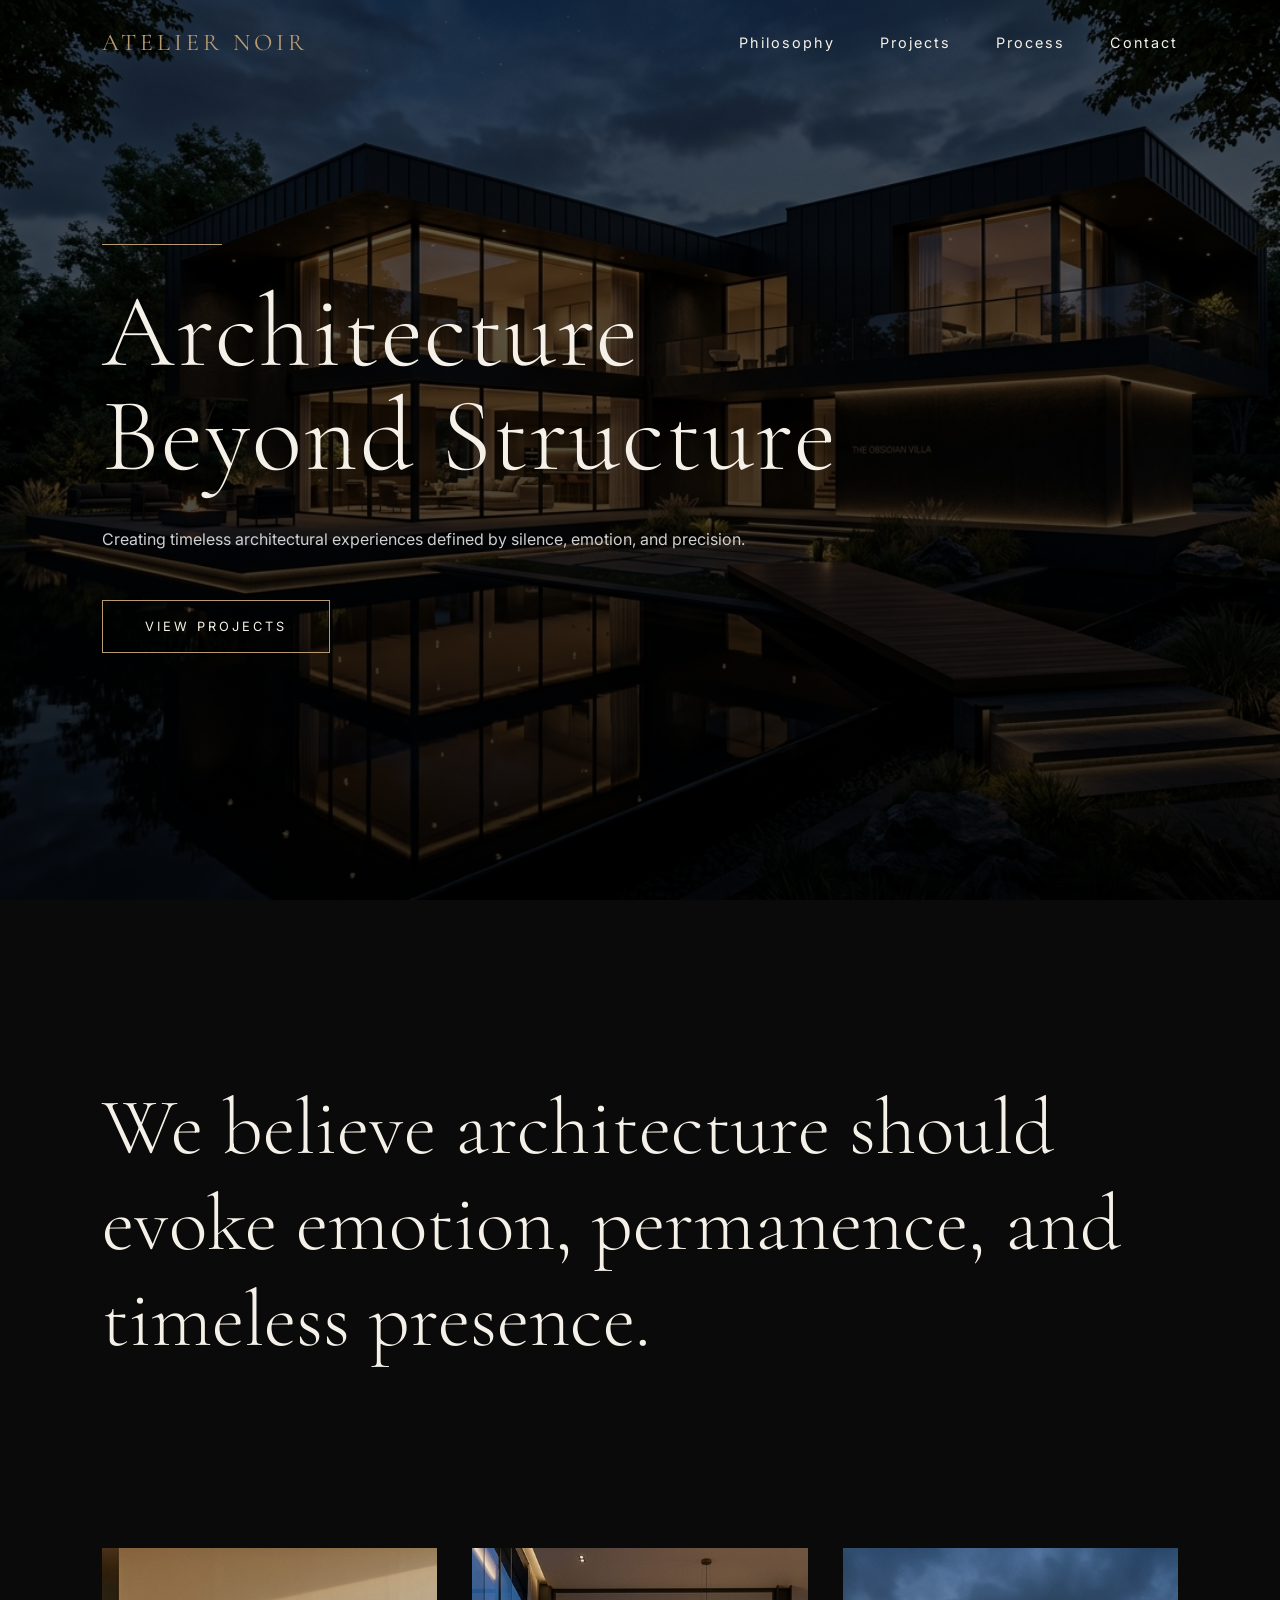
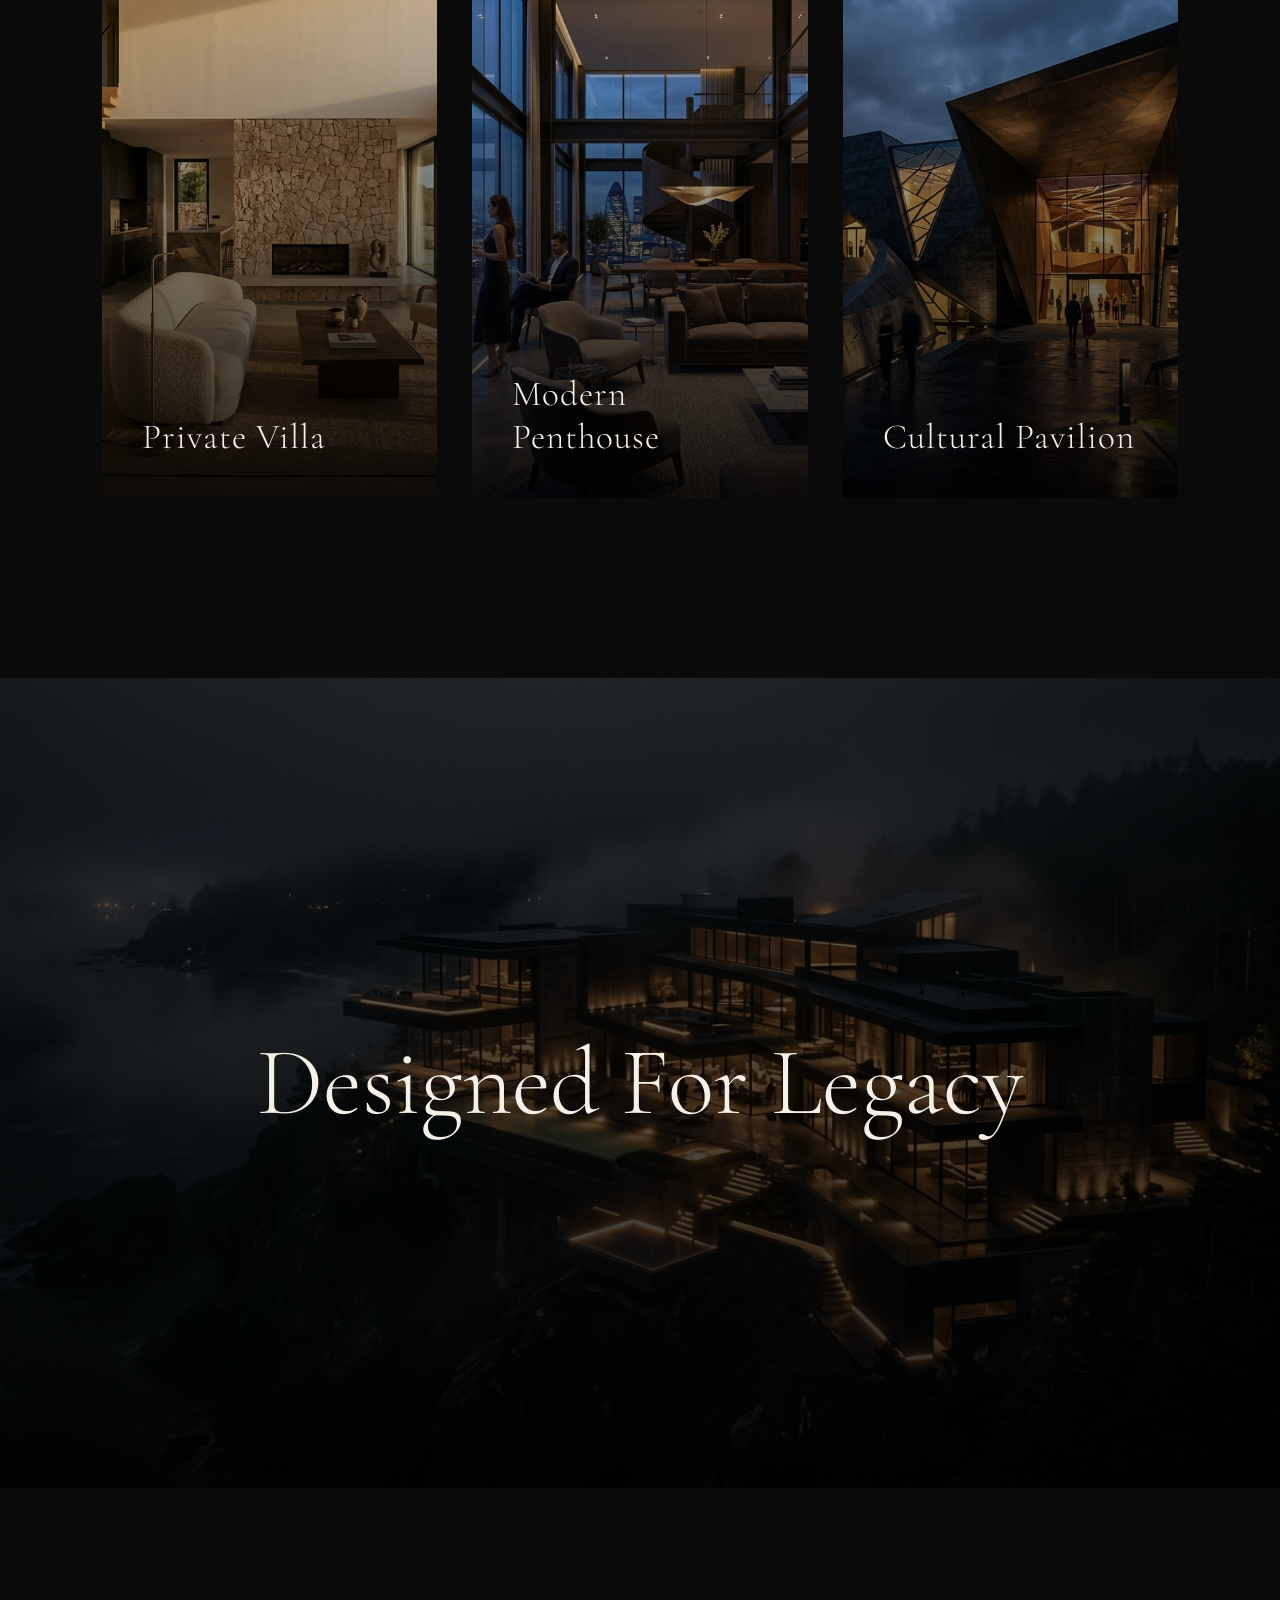
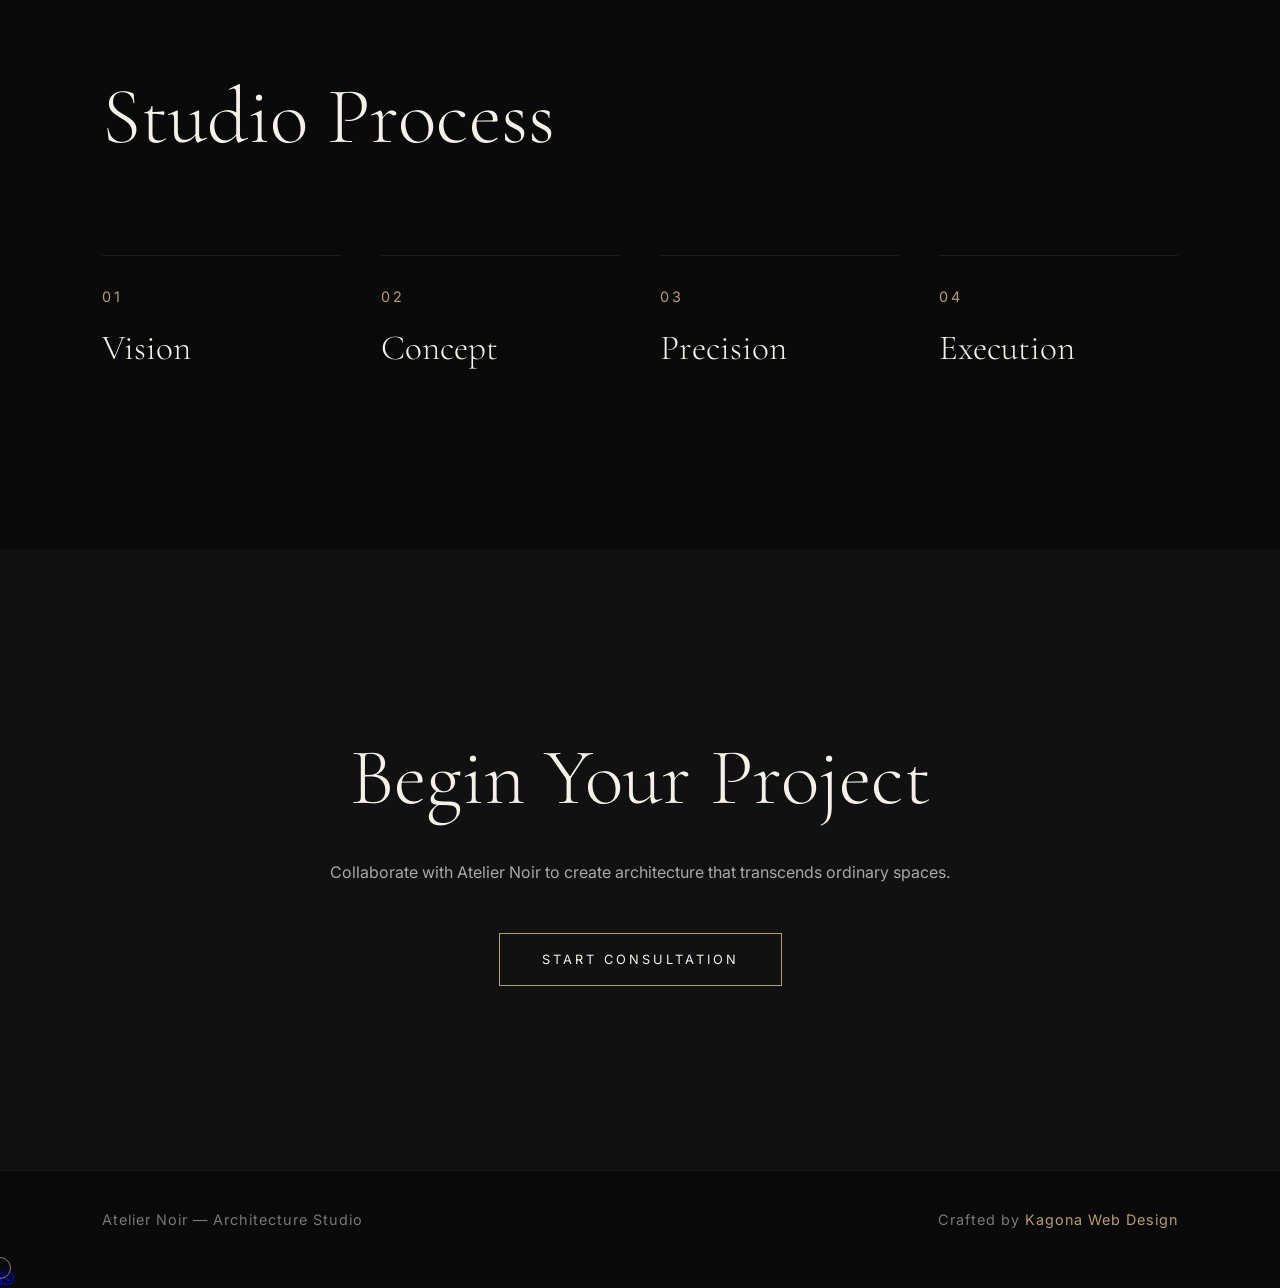
==== commit b7bde16d: "Update index.html" ====
--- a/index.html
+++ b/index.html
@@ -18,6 +18,9 @@
 
     <link href="https://fonts.googleapis.com/css2?family=Cormorant+Garamond:wght@300;400;500;600&family=Inter:wght@300;400;500&display=swap" rel="stylesheet">
 
+    <link rel="stylesheet"
+href="https://cdnjs.cloudflare.com/ajax/libs/font-awesome/6.5.1/css/all.min.css">
+ 
     <!-- CSS -->
 
     <link rel="stylesheet" href="style.css">
@@ -119,7 +122,7 @@
 
 <section class="projects" id="projects">
 
-    <a href="project.html" class="project-card">
+    <a href="villa.html" class="project-card">
 
         <img src="images/project1.jpg">
 
@@ -246,7 +249,7 @@
 
         <p>
             Crafted by
-            <a href="https://kagonameshack-cmyk.github.io/Kagona-web-design-/index.html#portfolio">
+            <a href="https://kagonameshack-cmyk.github.io/Kagona-webdesign-/index.html#contact">
                 Kagona Web Design
             </a>
         </p>
@@ -259,6 +262,16 @@
 
     <script src="script.js"></script>
 
+<!-- FLOATING WHATSAPP -->
+
+<a href="https://wa.me/254710138060?text=Hello%20Kagona,%20I%20just%20visited%20your%20website%20and%20would%20like%20to%20discuss%20a%20project."
+class="floating-whatsapp"
+target="_blank">
+
+    <i class="fab fa-whatsapp"></i>
+
+</a>    
+    
 </body>
 
       </html>
--- a/style.css
+++ b/style.css
@@ -782,3 +782,34 @@
     }
 
 }
+
+/* CUSTOM SCROLLBAR */
+
+::-webkit-scrollbar{
+    width:10px;
+}
+
+::-webkit-scrollbar-track{
+    background:#0A0A0A;
+}
+
+::-webkit-scrollbar-thumb{
+    background:
+    linear-gradient(
+        to bottom,
+        #6F5A3D,
+        #B89B72
+    );
+
+    border-radius:20px;
+}
+
+::-webkit-scrollbar-thumb:hover{
+    background:
+    linear-gradient(
+        to bottom,
+        #8A6D47,
+        #D7B98C
+    );
+}
+
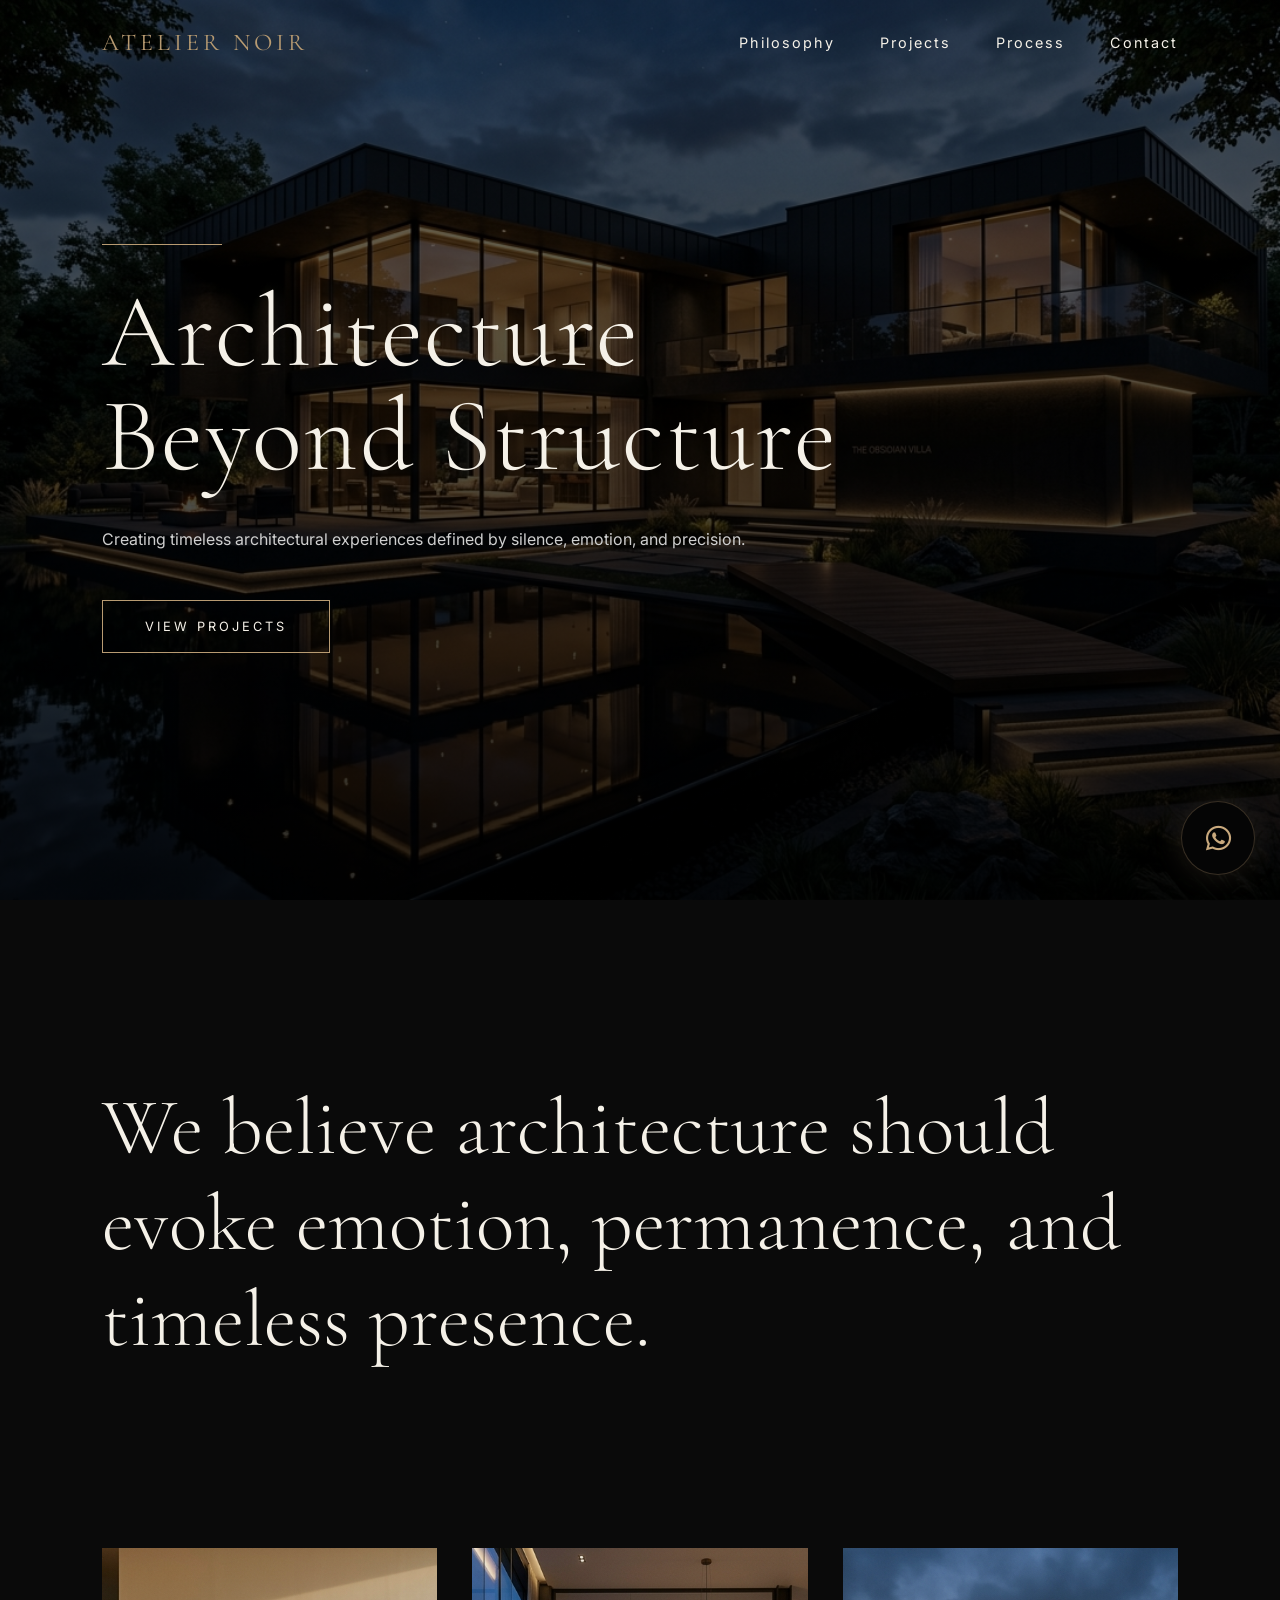
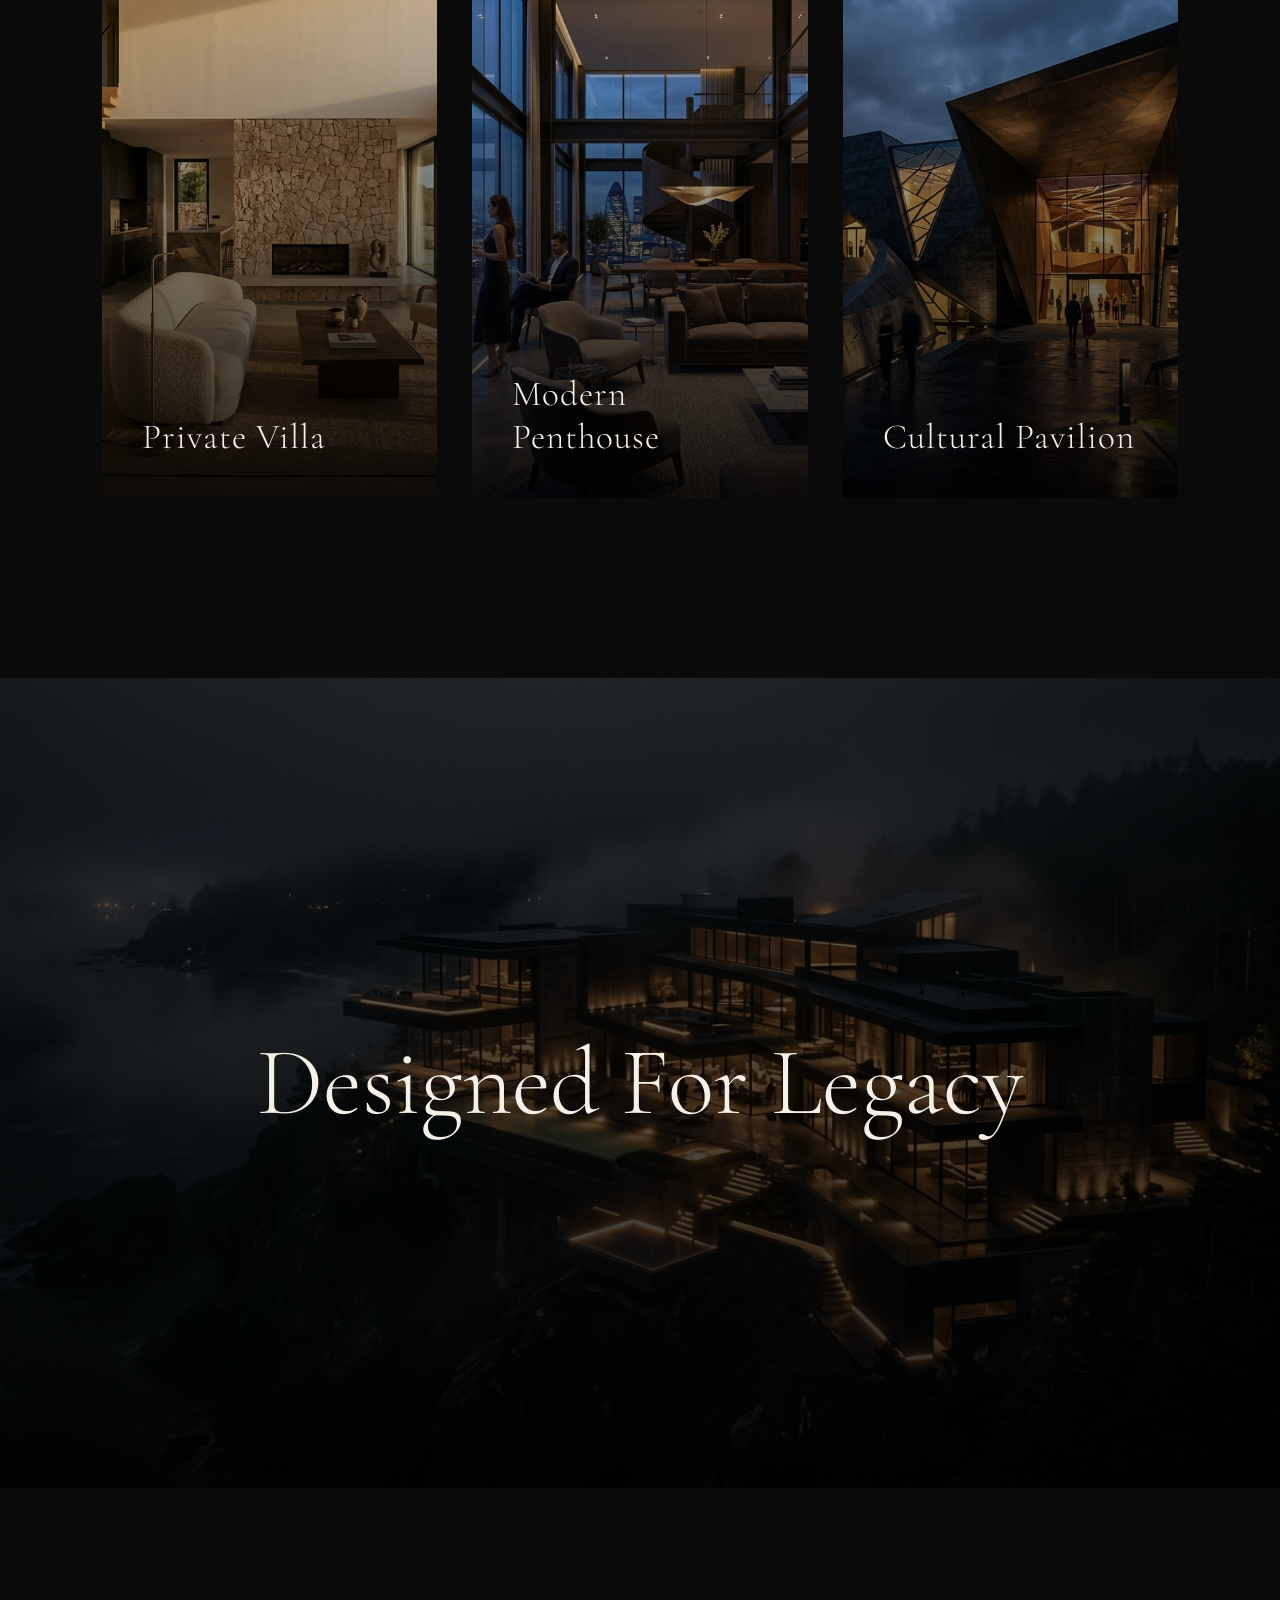
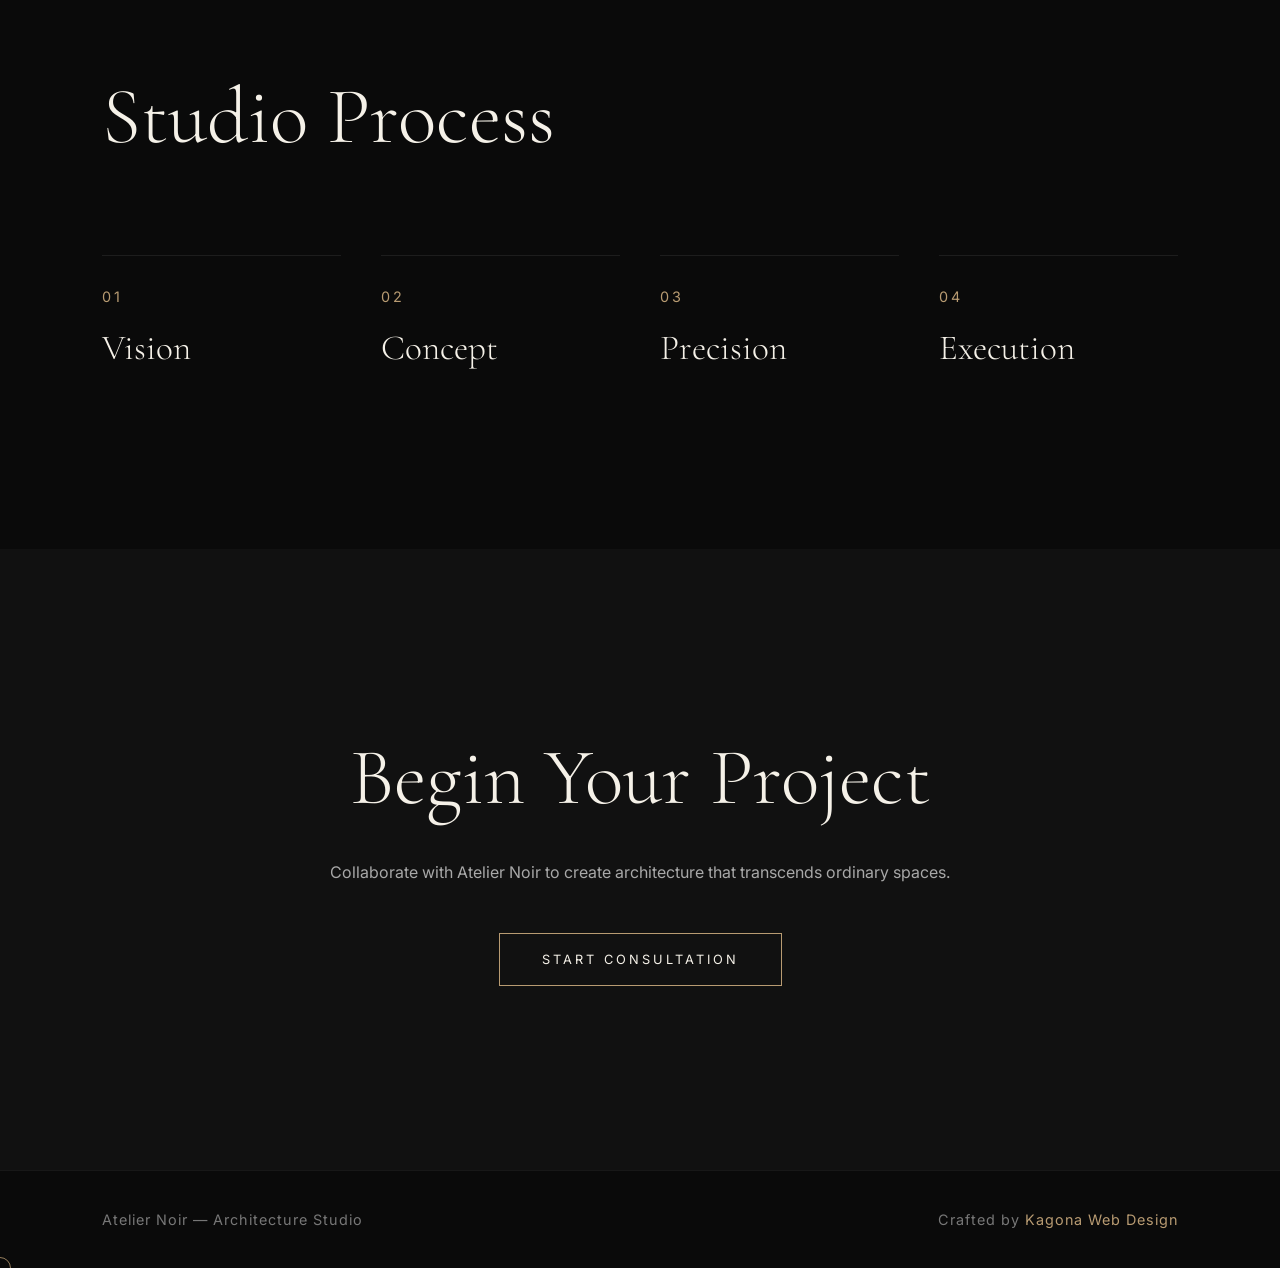
==== commit 304f6376: "Update index.html" ====
--- a/index.html
+++ b/index.html
@@ -249,7 +249,7 @@
 
         <p>
             Crafted by
-            <a href="https://kagonameshack-cmyk.github.io/Kagona-webdesign-/index.html#contact">
+            <a href="https://kagonameshack-cmyk.github.io/Kagona-webdesign-/index.html#projects">
                 Kagona Web Design
             </a>
         </p>
--- a/style.css
+++ b/style.css
@@ -813,3 +813,75 @@
     );
 }
 
+
+/* FLOATING WHATSAPP */
+
+.floating-whatsapp{
+
+    position:fixed;
+
+    right:25px;
+    bottom:25px;
+
+    width:74px;
+    height:74px;
+
+    display:flex;
+    align-items:center;
+    justify-content:center;
+
+    border-radius:50%;
+
+    background:#050505;
+
+    border:1px solid
+    rgba(201,169,125,0.25);
+
+    color:#C9A97D;
+
+    text-decoration:none;
+
+    font-size:1.8rem;
+
+    z-index:9999;
+
+    backdrop-filter:blur(10px);
+
+    box-shadow:
+    0 0 30px
+    rgba(201,169,125,0.15);
+
+    transition:0.45s ease;
+}
+
+.floating-whatsapp:hover{
+
+    transform:
+    translateY(-4px)
+    scale(1.05);
+
+    background:#C9A97D;
+
+    color:#050505;
+
+    box-shadow:
+    0 0 40px
+    rgba(201,169,125,0.35);
+}
+
+/* MOBILE */
+
+@media(max-width:768px){
+
+    .floating-whatsapp{
+
+        width:68px;
+        height:68px;
+
+        right:20px;
+        bottom:20px;
+
+        font-size:1.6rem;
+    }
+
+}
